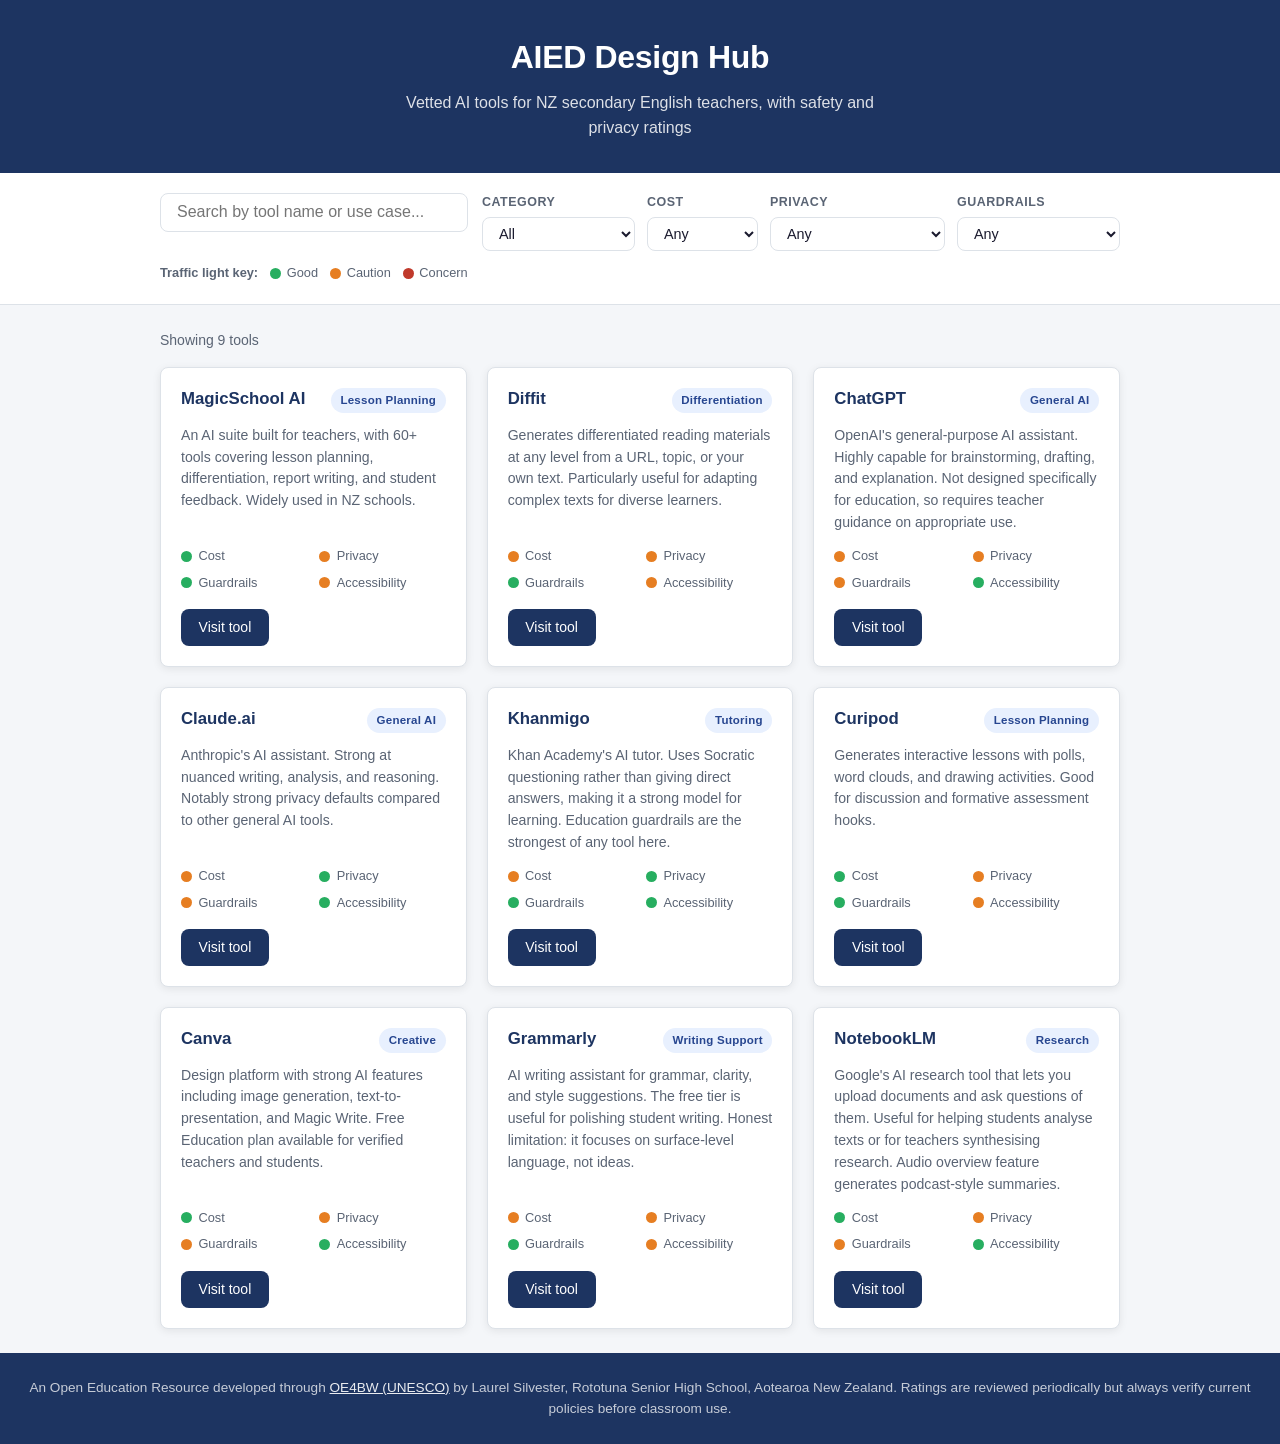
==== index.html @ 6f1c0e6c "Initial project setup: AI tool matchmaker Standalone HTML/CSS/JS web app with searchable, filterable" ====
<!DOCTYPE html>
<html lang="en">
<head>
  <meta charset="UTF-8" />
  <meta name="viewport" content="width=device-width, initial-scale=1.0" />
  <title>AIED Design Hub: AI Tool Matchmaker</title>
  <link rel="stylesheet" href="css/styles.css" />
</head>
<body>
  <header>
    <div class="header-inner">
      <h1>AIED Design Hub</h1>
      <p class="tagline">Vetted AI tools for NZ secondary English teachers, with safety and privacy ratings</p>
    </div>
  </header>

  <main>
    <section class="controls" aria-label="Search and filter tools">
      <div class="controls-inner">
        <div class="search-wrap">
          <label for="search" class="sr-only">Search tools</label>
          <input
            type="search"
            id="search"
            placeholder="Search by tool name or use case..."
            aria-label="Search AI tools"
            autocomplete="off"
          />
        </div>
        <div class="filters">
          <div class="filter-group">
            <label for="category-filter">Category</label>
            <select id="category-filter" aria-label="Filter by category">
              <option value="">All</option>
            </select>
          </div>
          <div class="filter-group">
            <label for="cost-filter">Cost</label>
            <select id="cost-filter" aria-label="Filter by cost rating">
              <option value="">Any</option>
              <option value="green">Free</option>
              <option value="amber">Freemium</option>
              <option value="red">Paid only</option>
            </select>
          </div>
          <div class="filter-group">
            <label for="privacy-filter">Privacy</label>
            <select id="privacy-filter" aria-label="Filter by privacy rating">
              <option value="">Any</option>
              <option value="green">Strong</option>
              <option value="amber">Some concerns</option>
              <option value="red">Significant concerns</option>
            </select>
          </div>
          <div class="filter-group">
            <label for="guardrails-filter">Guardrails</label>
            <select id="guardrails-filter" aria-label="Filter by education guardrails">
              <option value="">Any</option>
              <option value="green">Education-specific</option>
              <option value="amber">General filters</option>
              <option value="red">Minimal guardrails</option>
            </select>
          </div>
        </div>
      </div>
      <div class="legend" aria-label="Traffic light legend">
        <span class="legend-title">Traffic light key:</span>
        <span class="legend-item"><span class="dot dot-green" aria-hidden="true"></span> Good</span>
        <span class="legend-item"><span class="dot dot-amber" aria-hidden="true"></span> Caution</span>
        <span class="legend-item"><span class="dot dot-red" aria-hidden="true"></span> Concern</span>
      </div>
    </section>

    <section class="results-section" aria-label="Tool results">
      <p id="results-count" class="results-count" aria-live="polite" aria-atomic="true"></p>
      <div id="results-grid" class="results-grid" role="list"></div>
      <p id="no-results" class="no-results hidden" role="status">
        No tools match your search. Try different keywords or remove a filter.
      </p>
    </section>
  </main>

  <footer>
    <p>
      An Open Education Resource developed through
      <a href="https://www.oe4bw.org" target="_blank" rel="noopener noreferrer">OE4BW (UNESCO)</a>
      by Laurel Silvester, Rototuna Senior High School, Aotearoa New Zealand.
      Ratings are reviewed periodically but always verify current policies before classroom use.
    </p>
  </footer>

  <script src="js/app.js"></script>
</body>
</html>
---- css/styles.css ----
/* === Reset and base === */
*, *::before, *::after {
  box-sizing: border-box;
  margin: 0;
  padding: 0;
}

:root {
  --primary:       #1d3461;
  --primary-hover: #274690;
  --accent:        #1e88e5;
  --bg:            #f4f6f9;
  --card-bg:       #ffffff;
  --text:          #1a1a2e;
  --text-muted:    #5a6474;
  --border:        #dde2e8;
  --green:         #27ae60;
  --amber:         #e67e22;
  --red:           #c0392b;
  --radius:        8px;
  --shadow:        0 2px 8px rgba(0, 0, 0, 0.08);
}

body {
  font-family: -apple-system, BlinkMacSystemFont, "Segoe UI", Roboto, sans-serif;
  background: var(--bg);
  color: var(--text);
  line-height: 1.6;
  min-height: 100vh;
  display: flex;
  flex-direction: column;
}

/* === Header === */
header {
  background: var(--primary);
  color: white;
  padding: 2rem 1.25rem;
  text-align: center;
}

.header-inner {
  max-width: 960px;
  margin: 0 auto;
}

h1 {
  font-size: 2rem;
  font-weight: 700;
  letter-spacing: -0.01em;
  margin-bottom: 0.4rem;
}

.tagline {
  font-size: 1rem;
  opacity: 0.85;
  max-width: 56ch;
  margin: 0 auto;
}

/* === Controls === */
.controls {
  background: white;
  border-bottom: 1px solid var(--border);
  padding: 1.25rem;
  position: sticky;
  top: 0;
  z-index: 10;
}

.controls-inner {
  max-width: 960px;
  margin: 0 auto;
  display: flex;
  flex-direction: column;
  gap: 0.875rem;
}

.search-wrap input {
  width: 100%;
  padding: 0.6rem 1rem;
  border: 1.5px solid var(--border);
  border-radius: var(--radius);
  font-size: 1rem;
  color: var(--text);
  background: white;
  transition: border-color 0.15s;
}

.search-wrap input:focus {
  outline: none;
  border-color: var(--accent);
  box-shadow: 0 0 0 3px rgba(30, 136, 229, 0.15);
}

.filters {
  display: flex;
  flex-wrap: wrap;
  gap: 0.75rem;
  align-items: flex-end;
}

.filter-group {
  display: flex;
  flex-direction: column;
  gap: 0.25rem;
}

.filter-group label {
  font-size: 0.78rem;
  font-weight: 600;
  color: var(--text-muted);
  text-transform: uppercase;
  letter-spacing: 0.04em;
}

.filter-group select {
  padding: 0.45rem 0.75rem;
  border: 1.5px solid var(--border);
  border-radius: var(--radius);
  font-size: 0.9rem;
  color: var(--text);
  background: white;
  cursor: pointer;
  transition: border-color 0.15s;
}

.filter-group select:focus {
  outline: none;
  border-color: var(--accent);
  box-shadow: 0 0 0 3px rgba(30, 136, 229, 0.15);
}

/* === Legend === */
.legend {
  max-width: 960px;
  margin: 0.75rem auto 0;
  display: flex;
  align-items: center;
  flex-wrap: wrap;
  gap: 0.75rem;
  font-size: 0.8rem;
  color: var(--text-muted);
}

.legend-title {
  font-weight: 600;
}

.legend-item {
  display: flex;
  align-items: center;
  gap: 0.35rem;
}

/* === Results === */
.results-section {
  flex: 1;
  padding: 1.5rem 1.25rem;
  max-width: 1000px;
  margin: 0 auto;
  width: 100%;
}

.results-count {
  font-size: 0.875rem;
  color: var(--text-muted);
  margin-bottom: 1rem;
  min-height: 1.25rem;
}

.results-grid {
  display: grid;
  grid-template-columns: repeat(auto-fill, minmax(280px, 1fr));
  gap: 1.25rem;
}

/* === Tool card === */
.tool-card {
  background: var(--card-bg);
  border: 1px solid var(--border);
  border-radius: var(--radius);
  box-shadow: var(--shadow);
  padding: 1.25rem;
  display: flex;
  flex-direction: column;
  gap: 0.75rem;
  transition: box-shadow 0.15s, transform 0.15s;
}

.tool-card:hover {
  box-shadow: 0 6px 20px rgba(0, 0, 0, 0.12);
  transform: translateY(-1px);
}

.card-header {
  display: flex;
  justify-content: space-between;
  align-items: flex-start;
  gap: 0.5rem;
}

.tool-name {
  font-size: 1.05rem;
  font-weight: 700;
  color: var(--primary);
  line-height: 1.3;
}

.category-badge {
  font-size: 0.72rem;
  font-weight: 600;
  padding: 0.2rem 0.6rem;
  border-radius: 20px;
  background: #e8f0fe;
  color: var(--primary-hover);
  white-space: nowrap;
  flex-shrink: 0;
  letter-spacing: 0.02em;
}

.tool-description {
  font-size: 0.88rem;
  color: var(--text-muted);
  line-height: 1.55;
  flex: 1;
}

/* === Traffic lights === */
.traffic-lights {
  display: grid;
  grid-template-columns: 1fr 1fr;
  gap: 0.4rem 0.75rem;
}

.traffic-item {
  display: flex;
  align-items: center;
  gap: 0.4rem;
  font-size: 0.8rem;
  color: var(--text-muted);
  cursor: default;
}

.dot {
  width: 11px;
  height: 11px;
  border-radius: 50%;
  flex-shrink: 0;
}

.dot-green { background: var(--green); }
.dot-amber { background: var(--amber); }
.dot-red   { background: var(--red); }

/* === Card footer === */
.card-footer {
  margin-top: auto;
  padding-top: 0.25rem;
}

.visit-link {
  display: inline-block;
  padding: 0.45rem 1.1rem;
  background: var(--primary);
  color: white;
  border-radius: var(--radius);
  text-decoration: none;
  font-size: 0.875rem;
  font-weight: 500;
  transition: background 0.15s;
}

.visit-link:hover,
.visit-link:focus {
  background: var(--primary-hover);
  outline: none;
  box-shadow: 0 0 0 3px rgba(29, 52, 97, 0.3);
}

/* === Utility === */
.sr-only {
  position: absolute;
  width: 1px;
  height: 1px;
  overflow: hidden;
  clip: rect(0, 0, 0, 0);
  white-space: nowrap;
}

.hidden { display: none; }

.no-results {
  text-align: center;
  color: var(--text-muted);
  padding: 3rem 1rem;
  font-size: 0.95rem;
}

/* === Footer === */
footer {
  background: var(--primary);
  color: rgba(255, 255, 255, 0.75);
  text-align: center;
  padding: 1.5rem 1.25rem;
  font-size: 0.85rem;
  line-height: 1.6;
}

footer a {
  color: rgba(255, 255, 255, 0.9);
}

footer a:hover {
  color: white;
}

/* === Responsive === */
@media (min-width: 560px) {
  .controls-inner {
    flex-direction: row;
    align-items: flex-start;
  }

  .search-wrap {
    flex: 1;
  }
}

@media (max-width: 400px) {
  h1 { font-size: 1.6rem; }
  .results-grid { grid-template-columns: 1fr; }
}
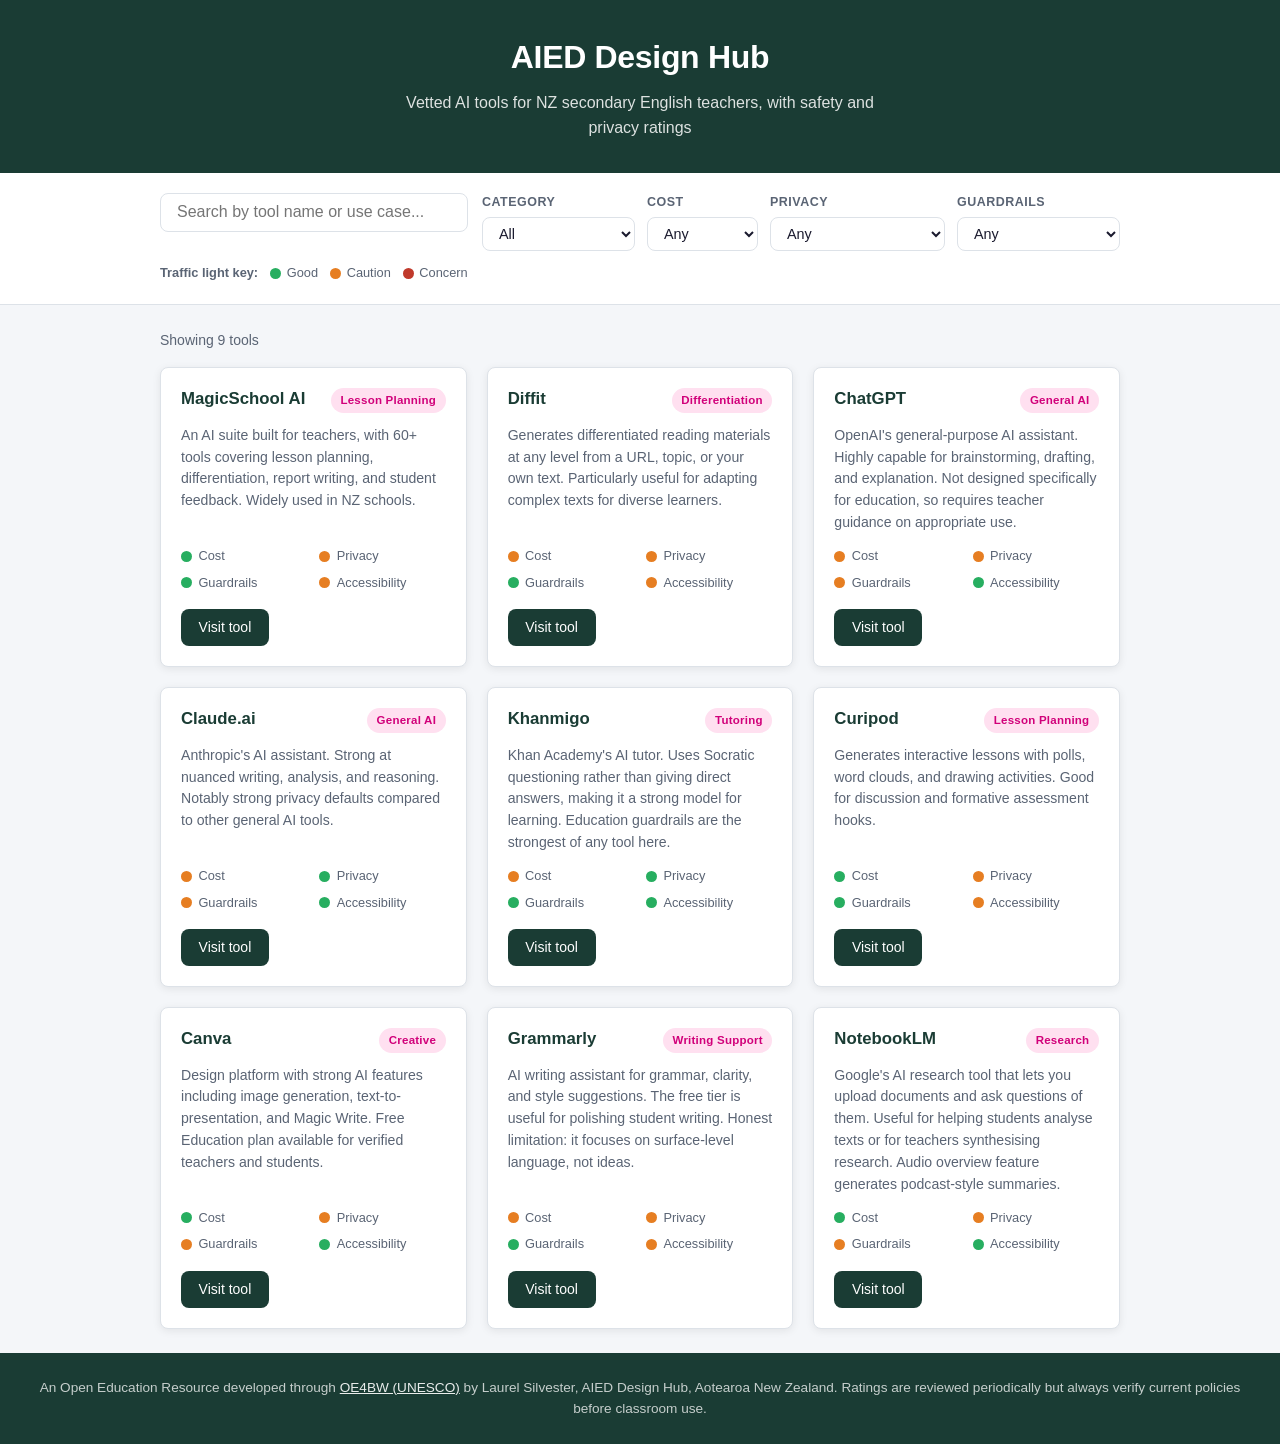
==== commit 4eadd07b: "Remove school name from footer" ====
--- a/index.html
+++ b/index.html
@@ -84,7 +84,7 @@
     <p>
       An Open Education Resource developed through
       <a href="https://www.oe4bw.org" target="_blank" rel="noopener noreferrer">OE4BW (UNESCO)</a>
-      by Laurel Silvester, Rototuna Senior High School, Aotearoa New Zealand.
+      by Laurel Silvester, AIED Design Hub, Aotearoa New Zealand.
       Ratings are reviewed periodically but always verify current policies before classroom use.
     </p>
   </footer>
--- a/css/styles.css
+++ b/css/styles.css
@@ -6,9 +6,10 @@
 }
 
 :root {
-  --primary:       #1d3461;
-  --primary-hover: #274690;
-  --accent:        #1e88e5;
+  --primary:       #1a3c34;
+  --primary-hover: #234f45;
+  --accent:        #ff0090;
+  --accent-hover:  #d1007a;
   --bg:            #f4f6f9;
   --card-bg:       #ffffff;
   --text:          #1a1a2e;
@@ -90,7 +91,7 @@
 .search-wrap input:focus {
   outline: none;
   border-color: var(--accent);
-  box-shadow: 0 0 0 3px rgba(30, 136, 229, 0.15);
+  box-shadow: 0 0 0 3px rgba(255, 0, 144, 0.18);
 }
 
 .filters {
@@ -128,7 +129,7 @@
 .filter-group select:focus {
   outline: none;
   border-color: var(--accent);
-  box-shadow: 0 0 0 3px rgba(30, 136, 229, 0.15);
+  box-shadow: 0 0 0 3px rgba(255, 0, 144, 0.18);
 }
 
 /* === Legend === */
@@ -212,8 +213,8 @@
   font-weight: 600;
   padding: 0.2rem 0.6rem;
   border-radius: 20px;
-  background: #e8f0fe;
-  color: var(--primary-hover);
+  background: #ffe0f0;
+  color: var(--accent-hover);
   white-space: nowrap;
   flex-shrink: 0;
   letter-spacing: 0.02em;
@@ -275,7 +276,7 @@
 .visit-link:focus {
   background: var(--primary-hover);
   outline: none;
-  box-shadow: 0 0 0 3px rgba(29, 52, 97, 0.3);
+  box-shadow: 0 0 0 3px rgba(255, 0, 144, 0.35);
 }
 
 /* === Utility === */
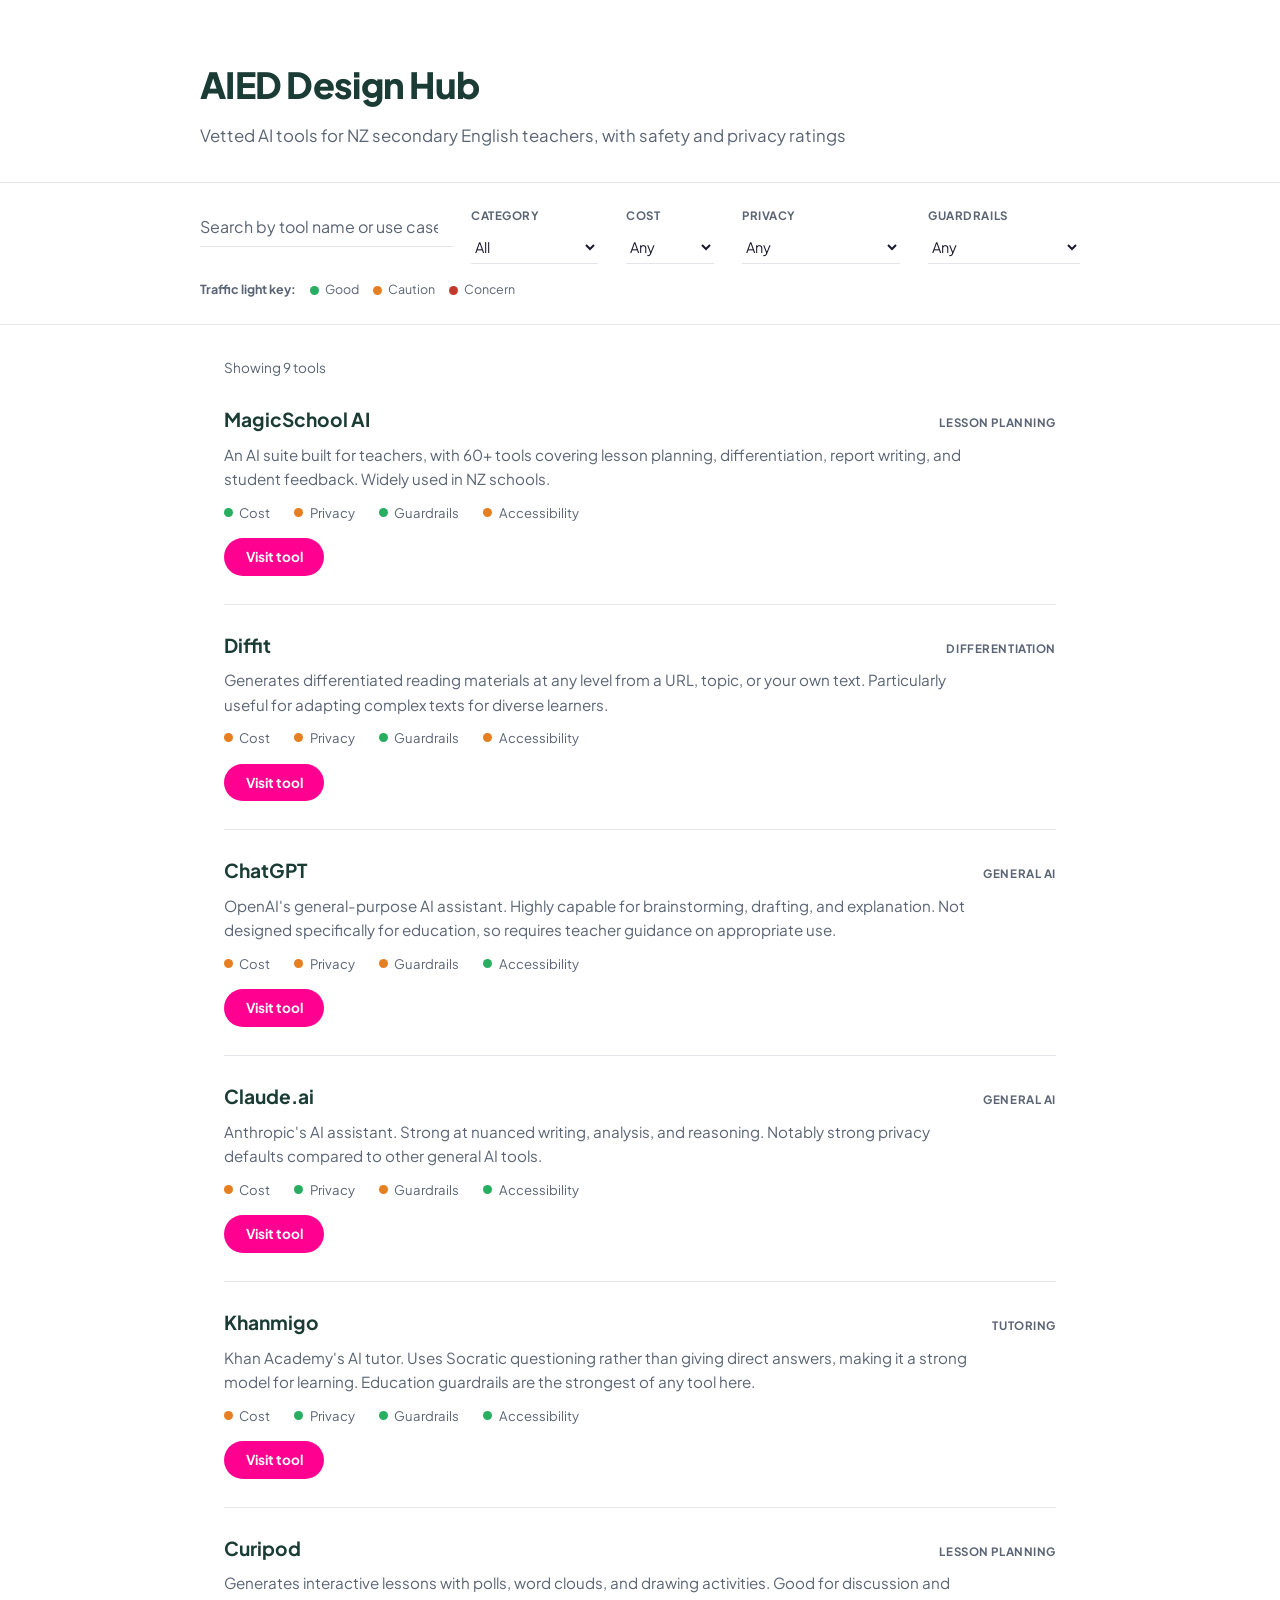
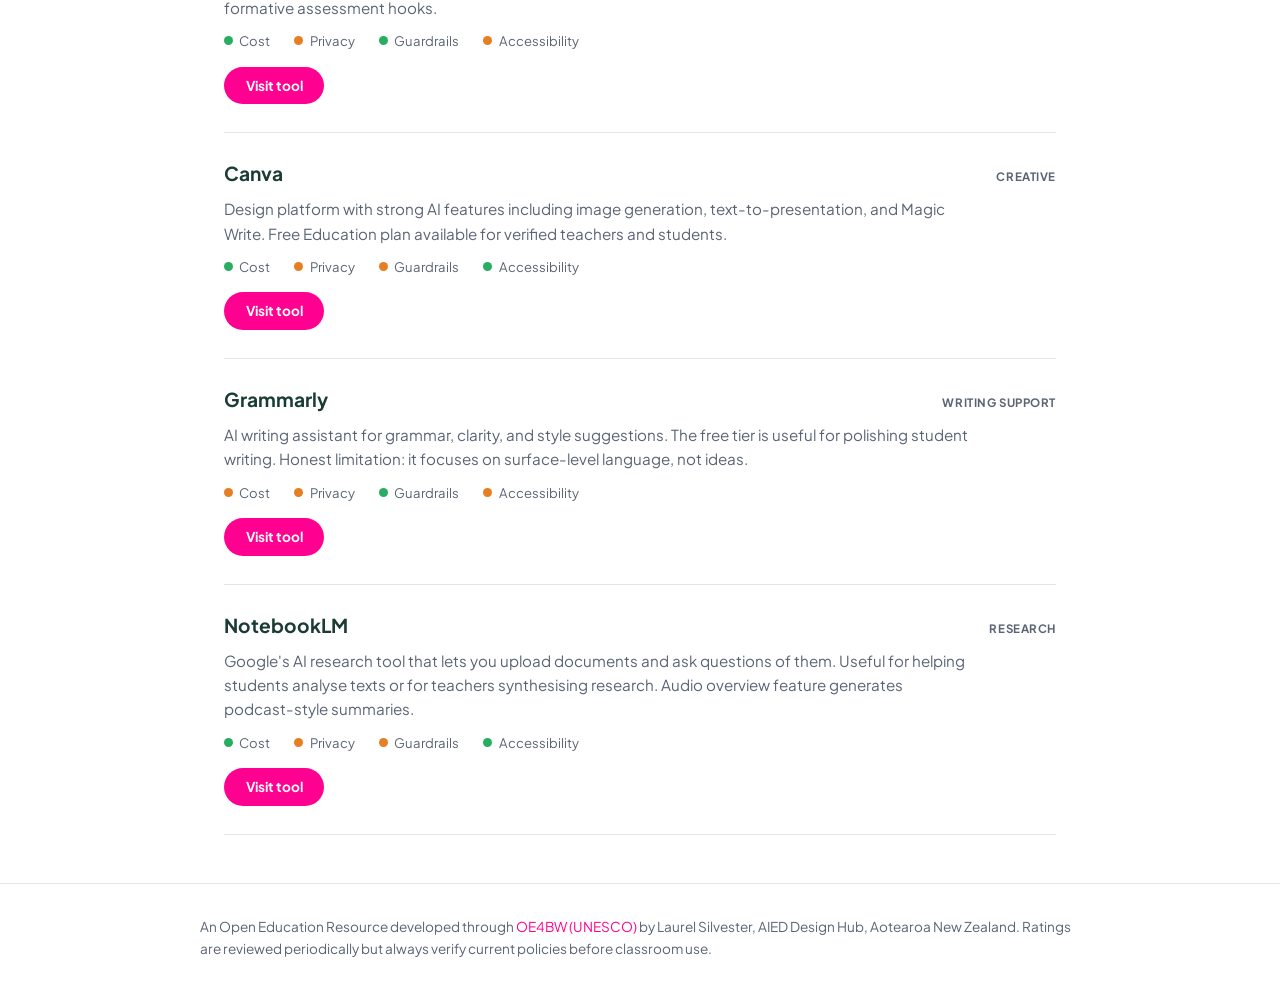
==== commit 75b47774: "Redesign site with minimal, less AI-generated look across all pages" ====
--- a/index.html
+++ b/index.html
@@ -4,6 +4,9 @@
   <meta charset="UTF-8" />
   <meta name="viewport" content="width=device-width, initial-scale=1.0" />
   <title>AIED Design Hub: AI Tool Matchmaker</title>
+  <link rel="preconnect" href="https://fonts.googleapis.com" />
+  <link rel="preconnect" href="https://fonts.gstatic.com" crossorigin />
+  <link href="https://fonts.googleapis.com/css2?family=Plus+Jakarta+Sans:wght@400;500;600;700;800&display=swap" rel="stylesheet" />
   <link rel="stylesheet" href="css/styles.css" />
 </head>
 <body>
--- a/css/styles.css
+++ b/css/styles.css
@@ -10,20 +10,18 @@
   --primary-hover: #234f45;
   --accent:        #ff0090;
   --accent-hover:  #d1007a;
-  --bg:            #f4f6f9;
-  --card-bg:       #ffffff;
+  --bg:            #ffffff;
   --text:          #1a1a2e;
   --text-muted:    #5a6474;
-  --border:        #dde2e8;
+  --divider:       #e3e6ea;
   --green:         #27ae60;
   --amber:         #e67e22;
   --red:           #c0392b;
-  --radius:        8px;
-  --shadow:        0 2px 8px rgba(0, 0, 0, 0.08);
+  --font: "Plus Jakarta Sans", -apple-system, BlinkMacSystemFont, "Segoe UI", Roboto, sans-serif;
 }
 
 body {
-  font-family: -apple-system, BlinkMacSystemFont, "Segoe UI", Roboto, sans-serif;
+  font-family: var(--font);
   background: var(--bg);
   color: var(--text);
   line-height: 1.6;
@@ -32,120 +30,136 @@
   flex-direction: column;
 }
 
+a {
+  color: var(--accent);
+  text-decoration: none;
+}
+
+a:hover,
+a:focus {
+  color: var(--accent-hover);
+  text-decoration: underline;
+}
+
 /* === Header === */
 header {
-  background: var(--primary);
-  color: white;
-  padding: 2rem 1.25rem;
-  text-align: center;
+  background: var(--bg);
+  padding: 3.5rem 1.5rem 2rem;
+  border-bottom: 1px solid var(--divider);
 }
 
 .header-inner {
-  max-width: 960px;
+  max-width: 880px;
   margin: 0 auto;
 }
 
 h1 {
-  font-size: 2rem;
-  font-weight: 700;
-  letter-spacing: -0.01em;
-  margin-bottom: 0.4rem;
+  font-size: 2.25rem;
+  font-weight: 800;
+  letter-spacing: -0.02em;
+  color: var(--primary);
+  margin-bottom: 0.6rem;
 }
 
 .tagline {
-  font-size: 1rem;
-  opacity: 0.85;
-  max-width: 56ch;
-  margin: 0 auto;
+  font-size: 1.05rem;
+  color: var(--text-muted);
+  max-width: 62ch;
 }
 
 /* === Controls === */
 .controls {
-  background: white;
-  border-bottom: 1px solid var(--border);
-  padding: 1.25rem;
+  background: var(--bg);
+  border-bottom: 1px solid var(--divider);
+  padding: 1.5rem 1.5rem;
   position: sticky;
   top: 0;
   z-index: 10;
 }
 
 .controls-inner {
-  max-width: 960px;
+  max-width: 880px;
   margin: 0 auto;
   display: flex;
   flex-direction: column;
-  gap: 0.875rem;
+  gap: 1.1rem;
 }
 
 .search-wrap input {
   width: 100%;
-  padding: 0.6rem 1rem;
-  border: 1.5px solid var(--border);
-  border-radius: var(--radius);
+  padding: 0.55rem 0;
+  border: none;
+  border-bottom: 1.5px solid var(--divider);
+  border-radius: 0;
   font-size: 1rem;
+  font-family: inherit;
   color: var(--text);
-  background: white;
+  background: transparent;
   transition: border-color 0.15s;
+}
+
+.search-wrap input::placeholder {
+  color: var(--text-muted);
 }
 
 .search-wrap input:focus {
   outline: none;
-  border-color: var(--accent);
-  box-shadow: 0 0 0 3px rgba(255, 0, 144, 0.18);
+  border-bottom-color: var(--accent);
 }
 
 .filters {
   display: flex;
   flex-wrap: wrap;
-  gap: 0.75rem;
+  gap: 1.75rem;
   align-items: flex-end;
 }
 
 .filter-group {
   display: flex;
   flex-direction: column;
-  gap: 0.25rem;
+  gap: 0.3rem;
 }
 
 .filter-group label {
-  font-size: 0.78rem;
-  font-weight: 600;
+  font-size: 0.72rem;
+  font-weight: 700;
   color: var(--text-muted);
   text-transform: uppercase;
-  letter-spacing: 0.04em;
+  letter-spacing: 0.05em;
 }
 
 .filter-group select {
-  padding: 0.45rem 0.75rem;
-  border: 1.5px solid var(--border);
-  border-radius: var(--radius);
+  padding: 0.4rem 0;
+  border: none;
+  border-bottom: 1.5px solid var(--divider);
+  border-radius: 0;
   font-size: 0.9rem;
+  font-family: inherit;
   color: var(--text);
-  background: white;
+  background: transparent;
   cursor: pointer;
   transition: border-color 0.15s;
 }
 
 .filter-group select:focus {
   outline: none;
-  border-color: var(--accent);
-  box-shadow: 0 0 0 3px rgba(255, 0, 144, 0.18);
+  border-bottom-color: var(--accent);
 }
 
 /* === Legend === */
 .legend {
-  max-width: 960px;
-  margin: 0.75rem auto 0;
+  max-width: 880px;
+  margin: 1rem auto 0;
   display: flex;
   align-items: center;
   flex-wrap: wrap;
-  gap: 0.75rem;
-  font-size: 0.8rem;
+  gap: 0.9rem;
+  font-size: 0.78rem;
   color: var(--text-muted);
 }
 
 .legend-title {
-  font-weight: 600;
+  font-weight: 700;
 }
 
 .legend-item {
@@ -157,52 +171,47 @@
 /* === Results === */
 .results-section {
   flex: 1;
-  padding: 1.5rem 1.25rem;
-  max-width: 1000px;
+  padding: 2rem 1.5rem 3rem;
+  max-width: 880px;
   margin: 0 auto;
   width: 100%;
 }
 
 .results-count {
-  font-size: 0.875rem;
-  color: var(--text-muted);
-  margin-bottom: 1rem;
+  font-size: 0.85rem;
+  color: var(--text-muted);
+  margin-bottom: 0.5rem;
   min-height: 1.25rem;
 }
 
 .results-grid {
-  display: grid;
-  grid-template-columns: repeat(auto-fill, minmax(280px, 1fr));
-  gap: 1.25rem;
-}
-
-/* === Tool card === */
+  display: flex;
+  flex-direction: column;
+}
+
+/* === Tool row === */
 .tool-card {
-  background: var(--card-bg);
-  border: 1px solid var(--border);
-  border-radius: var(--radius);
-  box-shadow: var(--shadow);
-  padding: 1.25rem;
-  display: flex;
-  flex-direction: column;
+  display: flex;
+  flex-direction: column;
+  gap: 0.65rem;
+  padding: 1.75rem 0;
+  border-bottom: 1px solid var(--divider);
+}
+
+.results-grid > .tool-card:first-child {
+  padding-top: 1.25rem;
+}
+
+.card-header {
+  display: flex;
+  justify-content: space-between;
+  align-items: baseline;
   gap: 0.75rem;
-  transition: box-shadow 0.15s, transform 0.15s;
-}
-
-.tool-card:hover {
-  box-shadow: 0 6px 20px rgba(0, 0, 0, 0.12);
-  transform: translateY(-1px);
-}
-
-.card-header {
-  display: flex;
-  justify-content: space-between;
-  align-items: flex-start;
-  gap: 0.5rem;
+  flex-wrap: wrap;
 }
 
 .tool-name {
-  font-size: 1.05rem;
+  font-size: 1.2rem;
   font-weight: 700;
   color: var(--primary);
   line-height: 1.3;
@@ -210,42 +219,40 @@
 
 .category-badge {
   font-size: 0.72rem;
-  font-weight: 600;
-  padding: 0.2rem 0.6rem;
-  border-radius: 20px;
-  background: #ffe0f0;
-  color: var(--accent-hover);
+  font-weight: 700;
+  text-transform: uppercase;
+  letter-spacing: 0.05em;
+  color: var(--text-muted);
   white-space: nowrap;
   flex-shrink: 0;
-  letter-spacing: 0.02em;
 }
 
 .tool-description {
-  font-size: 0.88rem;
-  color: var(--text-muted);
-  line-height: 1.55;
-  flex: 1;
+  font-size: 0.95rem;
+  color: var(--text-muted);
+  line-height: 1.6;
+  max-width: 68ch;
 }
 
 /* === Traffic lights === */
 .traffic-lights {
-  display: grid;
-  grid-template-columns: 1fr 1fr;
-  gap: 0.4rem 0.75rem;
+  display: flex;
+  flex-wrap: wrap;
+  gap: 0.5rem 1.5rem;
 }
 
 .traffic-item {
   display: flex;
   align-items: center;
   gap: 0.4rem;
-  font-size: 0.8rem;
+  font-size: 0.82rem;
   color: var(--text-muted);
   cursor: default;
 }
 
 .dot {
-  width: 11px;
-  height: 11px;
+  width: 9px;
+  height: 9px;
   border-radius: 50%;
   flex-shrink: 0;
 }
@@ -256,27 +263,27 @@
 
 /* === Card footer === */
 .card-footer {
-  margin-top: auto;
-  padding-top: 0.25rem;
+  margin-top: 0.3rem;
 }
 
 .visit-link {
   display: inline-block;
-  padding: 0.45rem 1.1rem;
-  background: var(--primary);
+  padding: 0.5rem 1.35rem;
+  background: var(--accent);
   color: white;
-  border-radius: var(--radius);
+  border-radius: 999px;
   text-decoration: none;
-  font-size: 0.875rem;
-  font-weight: 500;
+  font-size: 0.85rem;
+  font-weight: 700;
   transition: background 0.15s;
 }
 
 .visit-link:hover,
 .visit-link:focus {
-  background: var(--primary-hover);
+  background: var(--accent-hover);
+  color: white;
   outline: none;
-  box-shadow: 0 0 0 3px rgba(255, 0, 144, 0.35);
+  text-decoration: none;
 }
 
 /* === Utility === */
@@ -292,28 +299,24 @@
 .hidden { display: none; }
 
 .no-results {
-  text-align: center;
-  color: var(--text-muted);
-  padding: 3rem 1rem;
+  color: var(--text-muted);
+  padding: 3rem 0;
   font-size: 0.95rem;
 }
 
 /* === Footer === */
 footer {
-  background: var(--primary);
-  color: rgba(255, 255, 255, 0.75);
-  text-align: center;
-  padding: 1.5rem 1.25rem;
+  background: var(--bg);
+  color: var(--text-muted);
+  padding: 2rem 1.5rem;
   font-size: 0.85rem;
   line-height: 1.6;
-}
-
-footer a {
-  color: rgba(255, 255, 255, 0.9);
-}
-
-footer a:hover {
-  color: white;
+  border-top: 1px solid var(--divider);
+}
+
+footer p {
+  max-width: 880px;
+  margin: 0 auto;
 }
 
 /* === Responsive === */
@@ -329,6 +332,5 @@
 }
 
 @media (max-width: 400px) {
-  h1 { font-size: 1.6rem; }
-  .results-grid { grid-template-columns: 1fr; }
-}
+  h1 { font-size: 1.7rem; }
+}
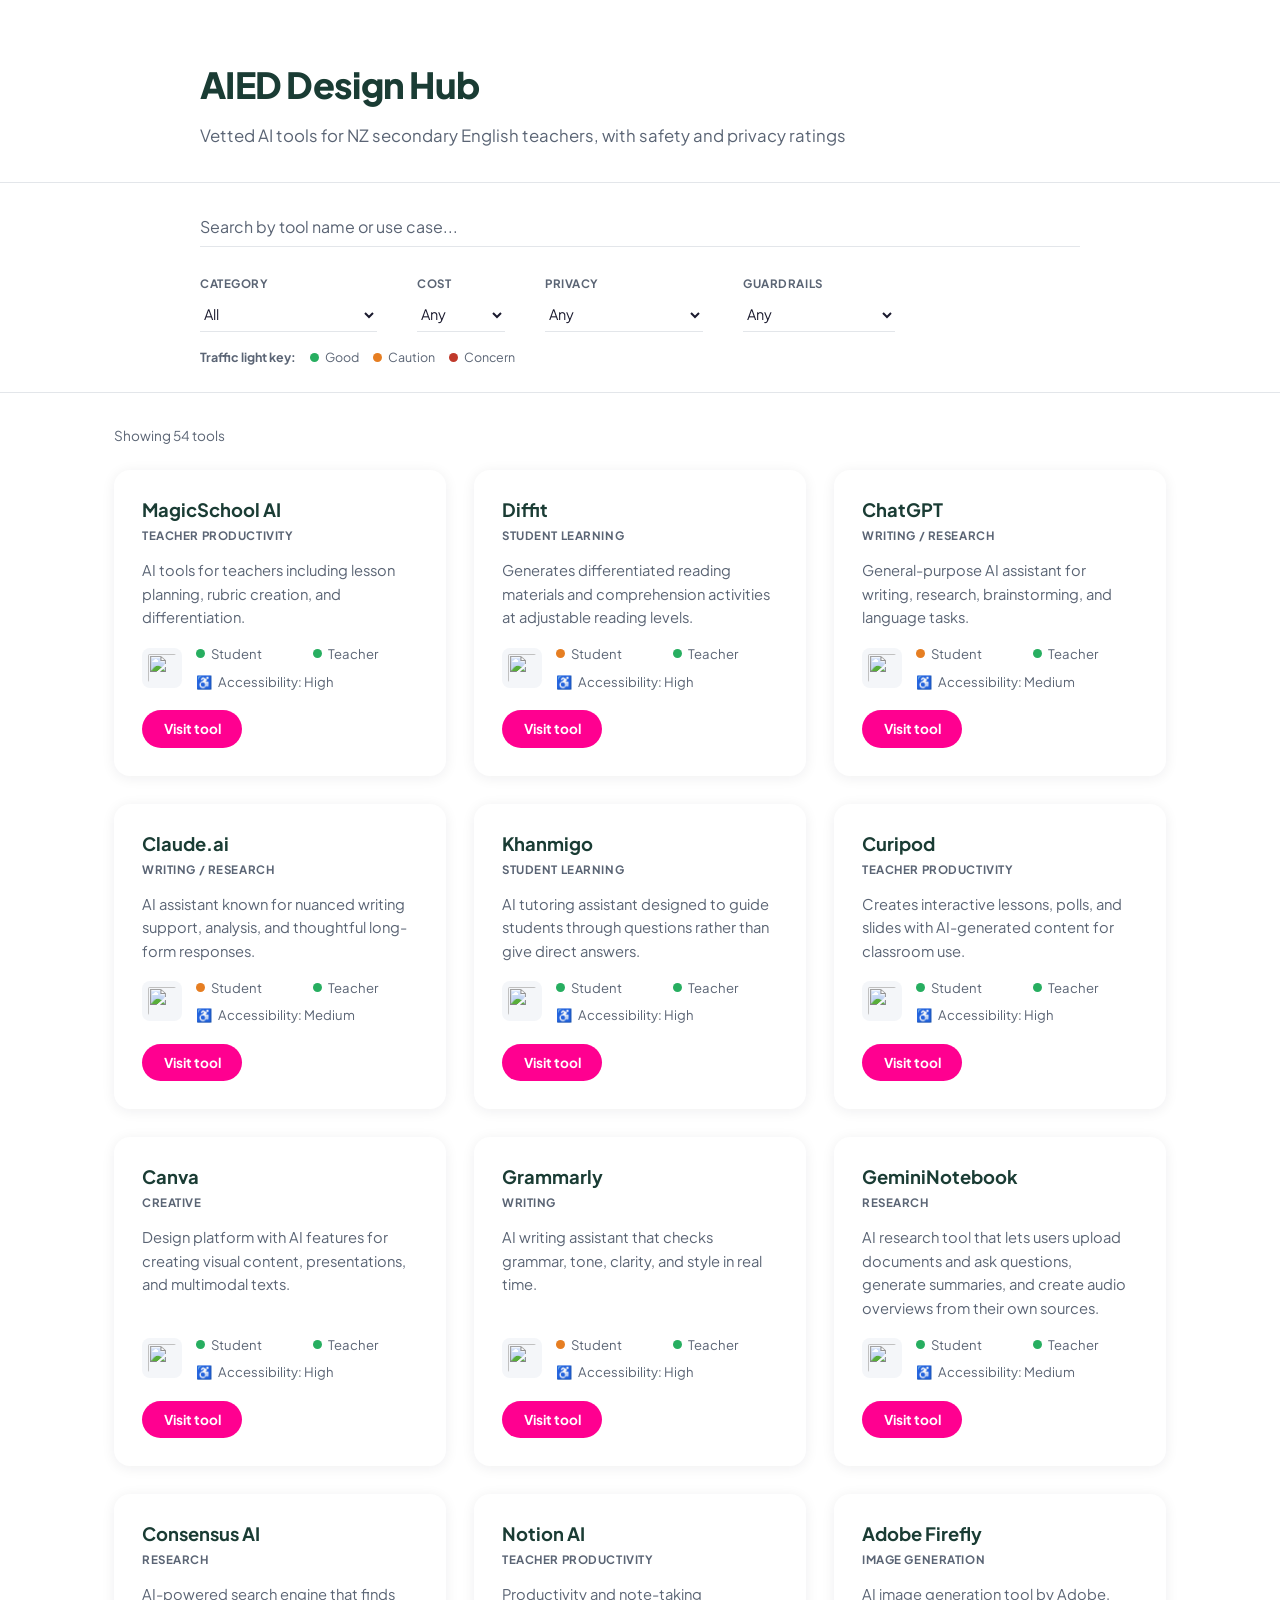
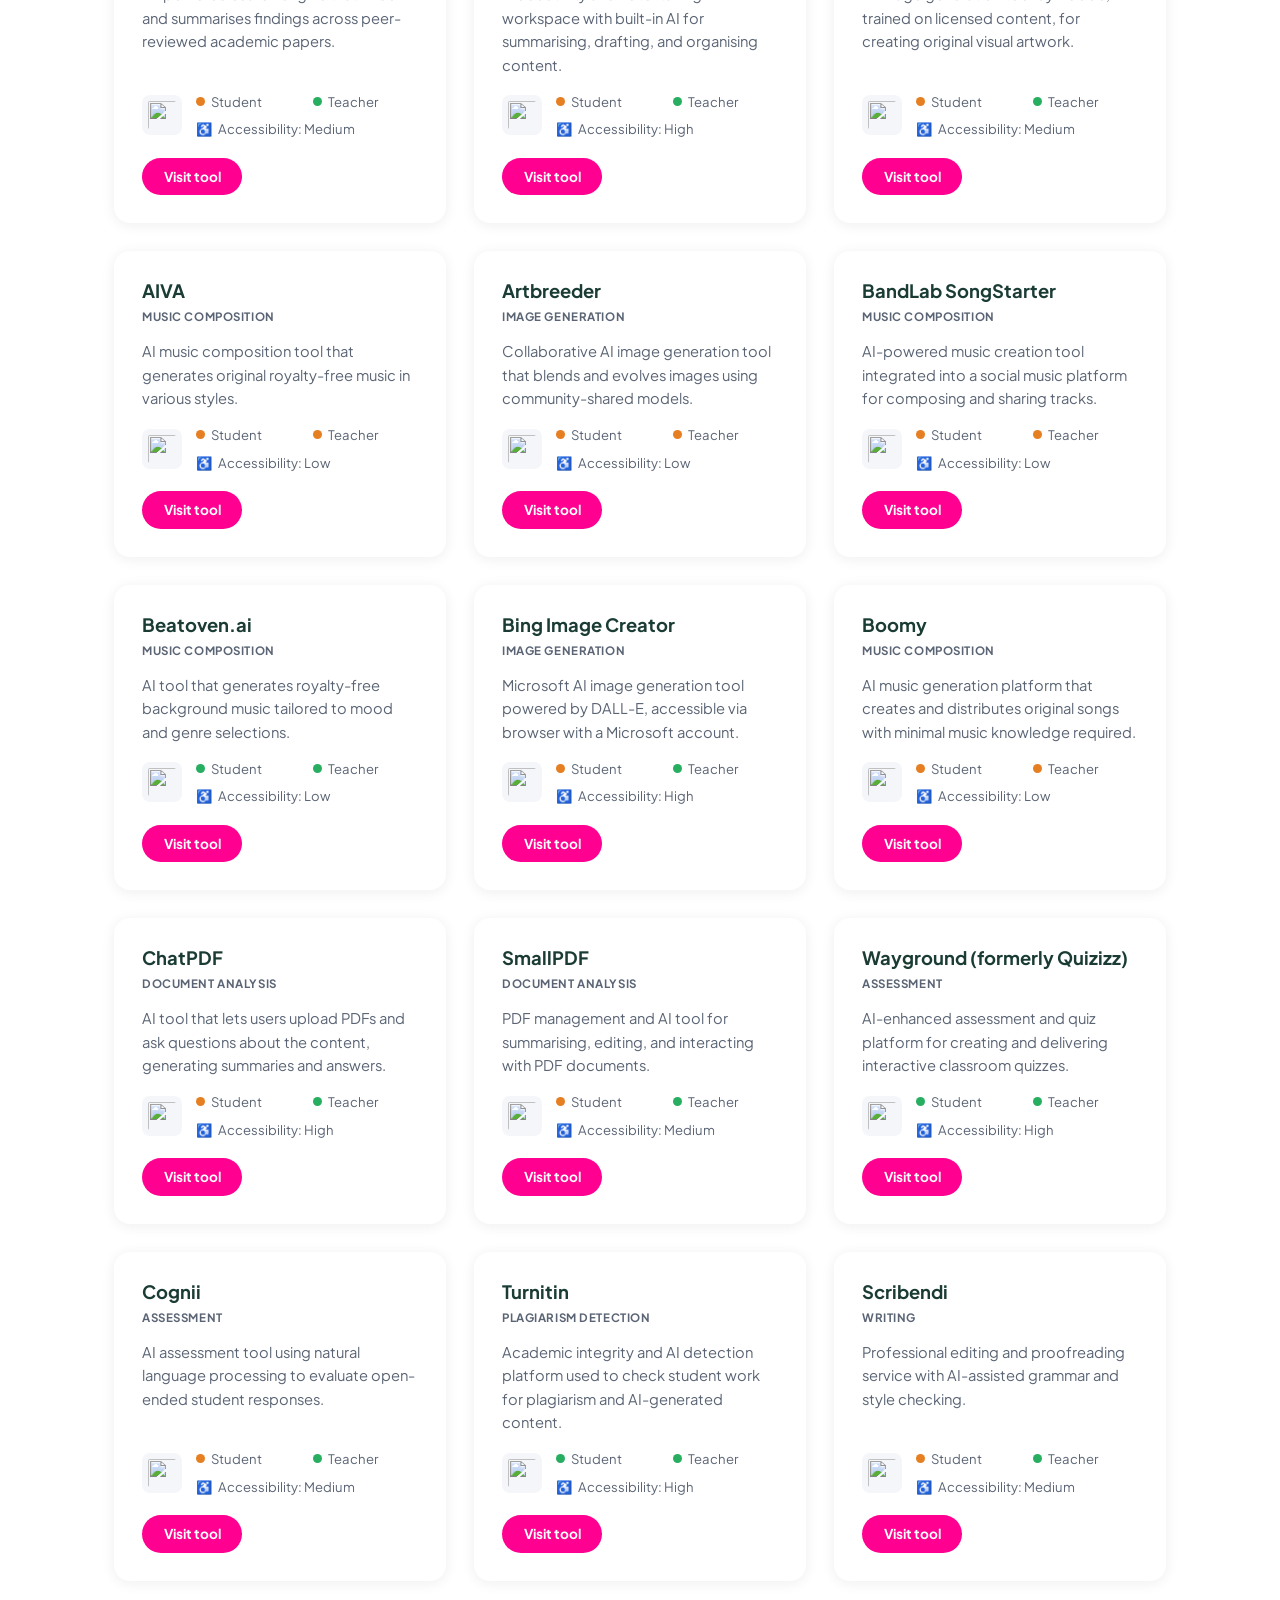
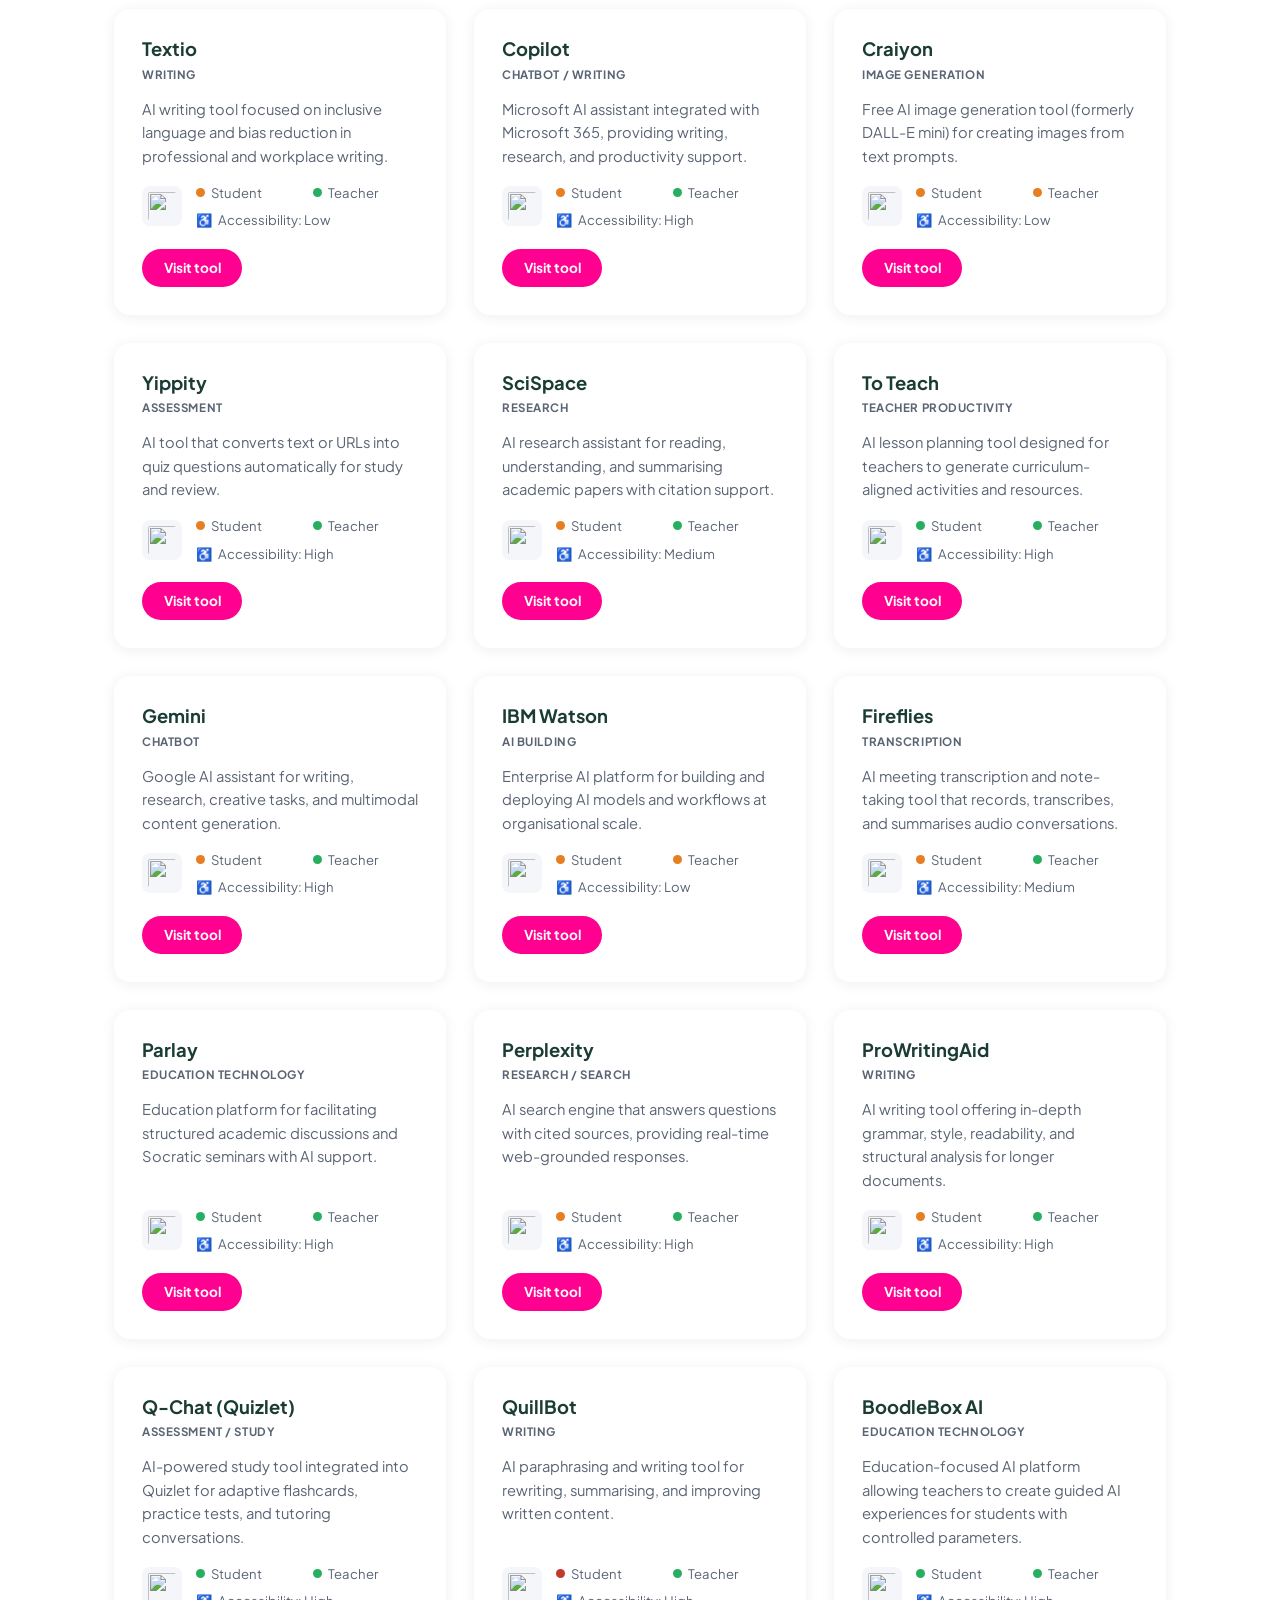
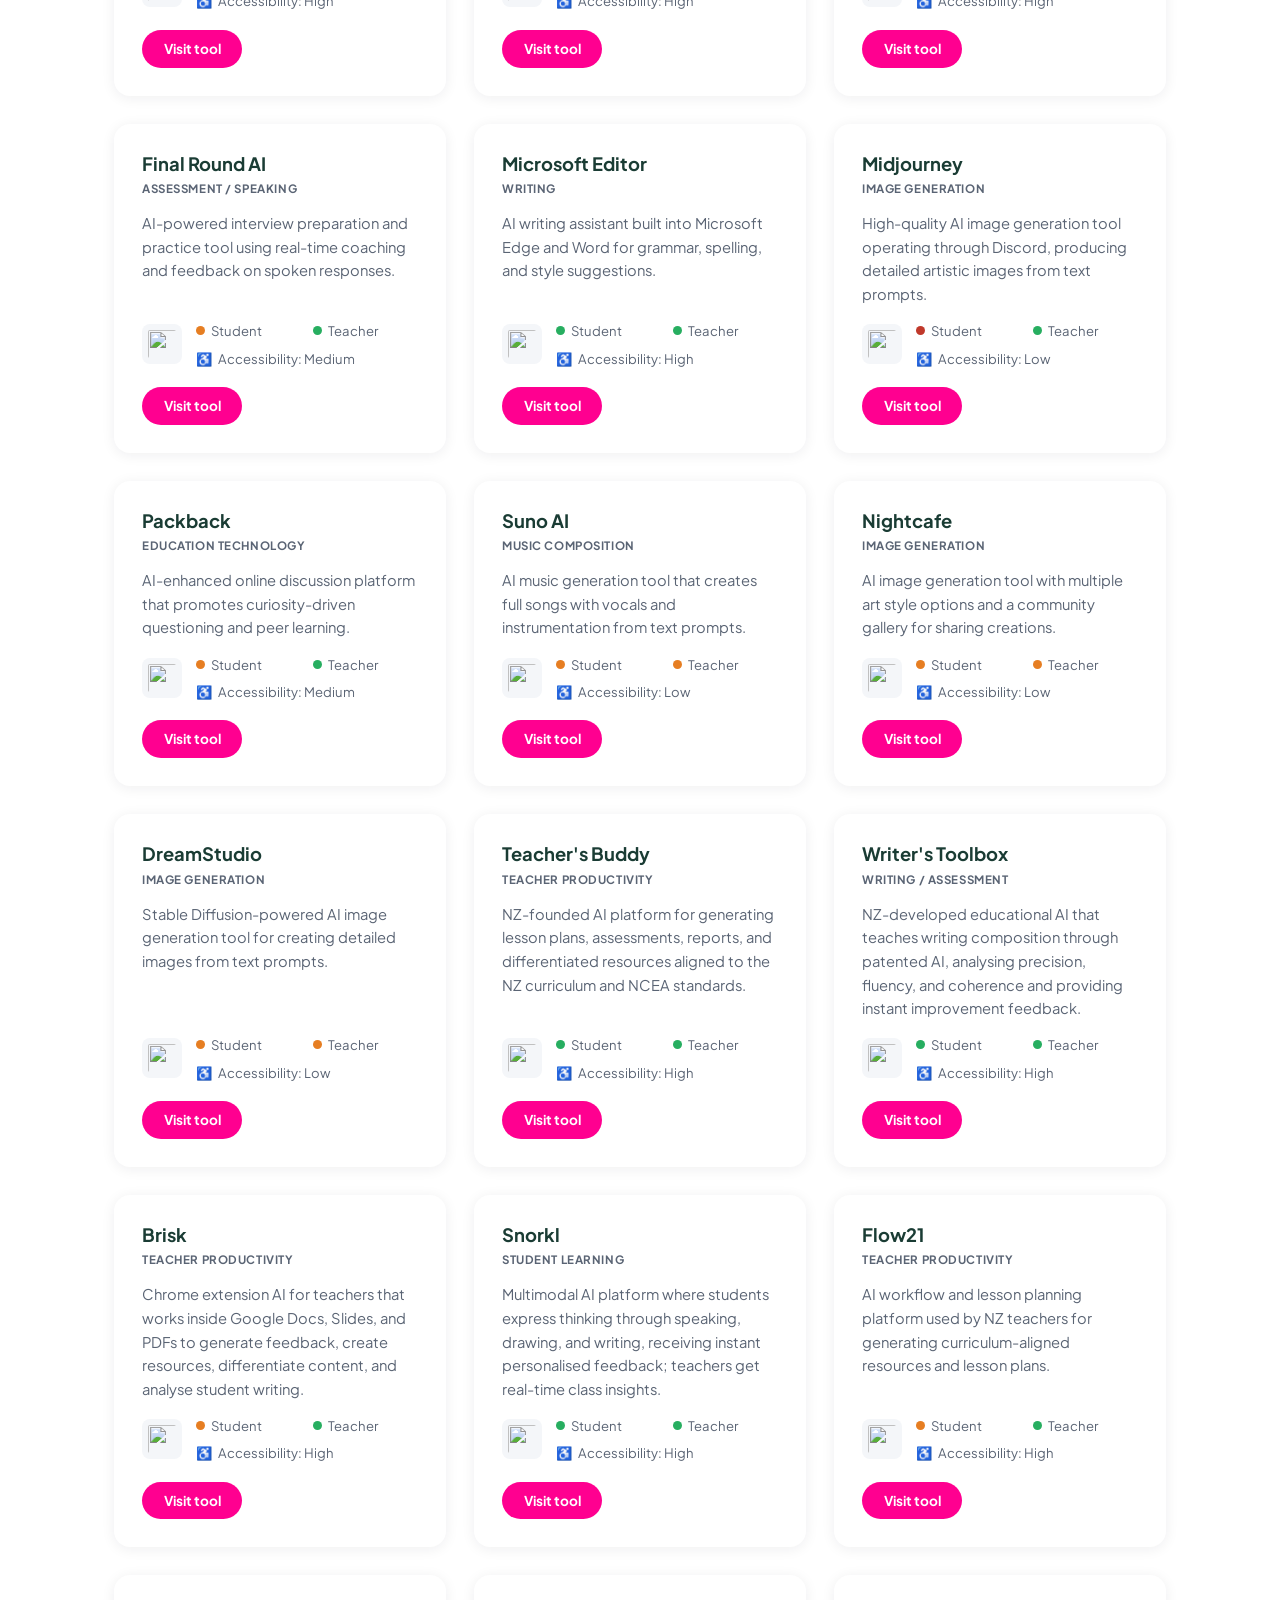
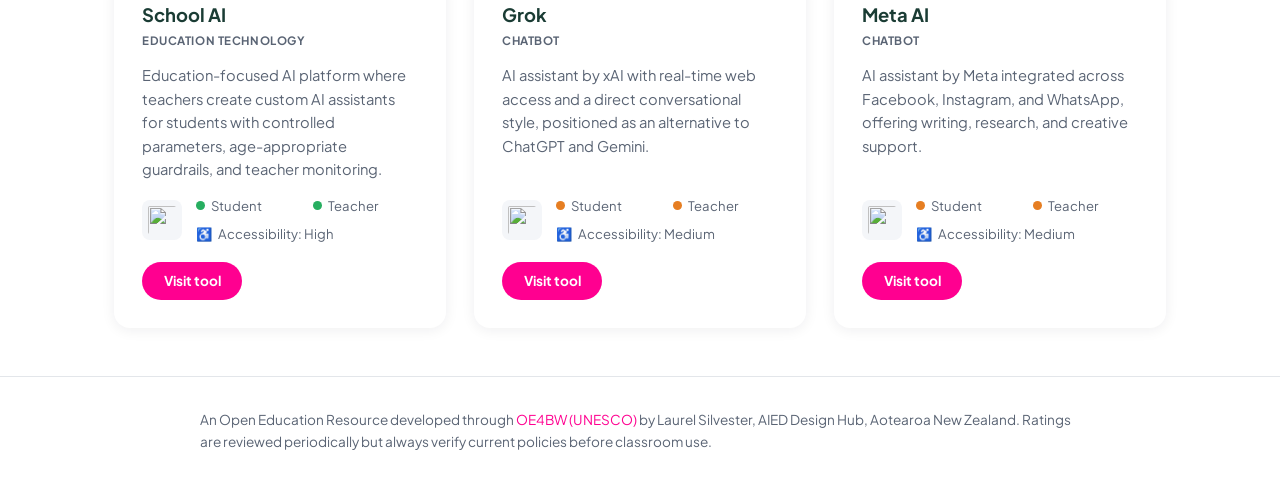
==== commit 93d4d6e2: "Add teacher traffic light, accessibility rating and logo to tool cards Co-Authored-By: Claude Sonnet" ====
--- a/index.html
+++ b/index.html
@@ -41,27 +41,27 @@
             <label for="cost-filter">Cost</label>
             <select id="cost-filter" aria-label="Filter by cost rating">
               <option value="">Any</option>
-              <option value="green">Free</option>
-              <option value="amber">Freemium</option>
-              <option value="red">Paid only</option>
+              <option value="Free">Free</option>
+              <option value="Freemium">Freemium</option>
+              <option value="Paid">Paid only</option>
             </select>
           </div>
           <div class="filter-group">
             <label for="privacy-filter">Privacy</label>
             <select id="privacy-filter" aria-label="Filter by privacy rating">
               <option value="">Any</option>
-              <option value="green">Strong</option>
-              <option value="amber">Some concerns</option>
-              <option value="red">Significant concerns</option>
+              <option value="High">Strong</option>
+              <option value="Medium">Some concerns</option>
+              <option value="Low">Significant concerns</option>
             </select>
           </div>
           <div class="filter-group">
             <label for="guardrails-filter">Guardrails</label>
             <select id="guardrails-filter" aria-label="Filter by education guardrails">
               <option value="">Any</option>
-              <option value="green">Education-specific</option>
-              <option value="amber">General filters</option>
-              <option value="red">Minimal guardrails</option>
+              <option value="Yes - education platform">Education-specific</option>
+              <option value="Partial">Some guardrails</option>
+              <option value="No">Minimal guardrails</option>
             </select>
           </div>
         </div>
--- a/css/styles.css
+++ b/css/styles.css
@@ -82,7 +82,8 @@
   margin: 0 auto;
   display: flex;
   flex-direction: column;
-  gap: 1.1rem;
+  align-items: stretch;
+  gap: 1.75rem;
 }
 
 .search-wrap input {
@@ -110,7 +111,7 @@
 .filters {
   display: flex;
   flex-wrap: wrap;
-  gap: 1.75rem;
+  gap: 2.5rem;
   align-items: flex-end;
 }
 
@@ -172,7 +173,7 @@
 .results-section {
   flex: 1;
   padding: 2rem 1.5rem 3rem;
-  max-width: 880px;
+  max-width: 1100px;
   margin: 0 auto;
   width: 100%;
 }
@@ -180,38 +181,59 @@
 .results-count {
   font-size: 0.85rem;
   color: var(--text-muted);
-  margin-bottom: 0.5rem;
+  margin-bottom: 1.5rem;
   min-height: 1.25rem;
 }
 
 .results-grid {
-  display: flex;
-  flex-direction: column;
-}
-
-/* === Tool row === */
+  display: grid;
+  grid-template-columns: repeat(3, 1fr);
+  gap: 1.75rem;
+}
+
+@media (max-width: 860px) {
+  .results-grid { grid-template-columns: repeat(2, 1fr); }
+}
+
+@media (max-width: 560px) {
+  .results-grid { grid-template-columns: 1fr; }
+}
+
+/* === Tool card === */
 .tool-card {
   display: flex;
   flex-direction: column;
-  gap: 0.65rem;
-  padding: 1.75rem 0;
-  border-bottom: 1px solid var(--divider);
-}
-
-.results-grid > .tool-card:first-child {
-  padding-top: 1.25rem;
+  gap: 0.85rem;
+  background: white;
+  border-radius: 16px;
+  box-shadow: 0 2px 14px rgba(26, 26, 46, 0.07);
+  padding: 1.75rem;
+  transition: box-shadow 0.2s, transform 0.2s;
+}
+
+.tool-card:hover {
+  box-shadow: 0 8px 24px rgba(26, 26, 46, 0.11);
+  transform: translateY(-2px);
+}
+
+.tool-logo {
+  width: 40px;
+  height: 40px;
+  flex-shrink: 0;
+  border-radius: 8px;
+  background: #f4f6f9;
+  object-fit: contain;
+  padding: 6px;
 }
 
 .card-header {
   display: flex;
-  justify-content: space-between;
-  align-items: baseline;
-  gap: 0.75rem;
-  flex-wrap: wrap;
+  flex-direction: column;
+  gap: 0.3rem;
 }
 
 .tool-name {
-  font-size: 1.2rem;
+  font-size: 1.15rem;
   font-weight: 700;
   color: var(--primary);
   line-height: 1.3;
@@ -224,21 +246,34 @@
   letter-spacing: 0.05em;
   color: var(--text-muted);
   white-space: nowrap;
-  flex-shrink: 0;
 }
 
 .tool-description {
-  font-size: 0.95rem;
+  font-size: 0.92rem;
   color: var(--text-muted);
   line-height: 1.6;
-  max-width: 68ch;
+  flex: 1;
+}
+
+/* === Card meta (logo + ratings) === */
+.card-meta {
+  display: flex;
+  align-items: center;
+  gap: 0.85rem;
+}
+
+.ratings-group {
+  display: flex;
+  flex-direction: column;
+  gap: 0.4rem;
+  flex: 1;
 }
 
 /* === Traffic lights === */
 .traffic-lights {
-  display: flex;
-  flex-wrap: wrap;
-  gap: 0.5rem 1.5rem;
+  display: grid;
+  grid-template-columns: 1fr 1fr;
+  gap: 0.5rem 0.75rem;
 }
 
 .traffic-item {
@@ -261,9 +296,19 @@
 .dot-amber { background: var(--amber); }
 .dot-red   { background: var(--red); }
 
+/* === Accessibility note === */
+.accessibility-note {
+  display: flex;
+  align-items: center;
+  gap: 0.4rem;
+  font-size: 0.82rem;
+  color: var(--text-muted);
+}
+
 /* === Card footer === */
 .card-footer {
-  margin-top: 0.3rem;
+  margin-top: auto;
+  padding-top: 0.3rem;
 }
 
 .visit-link {
@@ -320,17 +365,6 @@
 }
 
 /* === Responsive === */
-@media (min-width: 560px) {
-  .controls-inner {
-    flex-direction: row;
-    align-items: flex-start;
-  }
-
-  .search-wrap {
-    flex: 1;
-  }
-}
-
 @media (max-width: 400px) {
   h1 { font-size: 1.7rem; }
 }
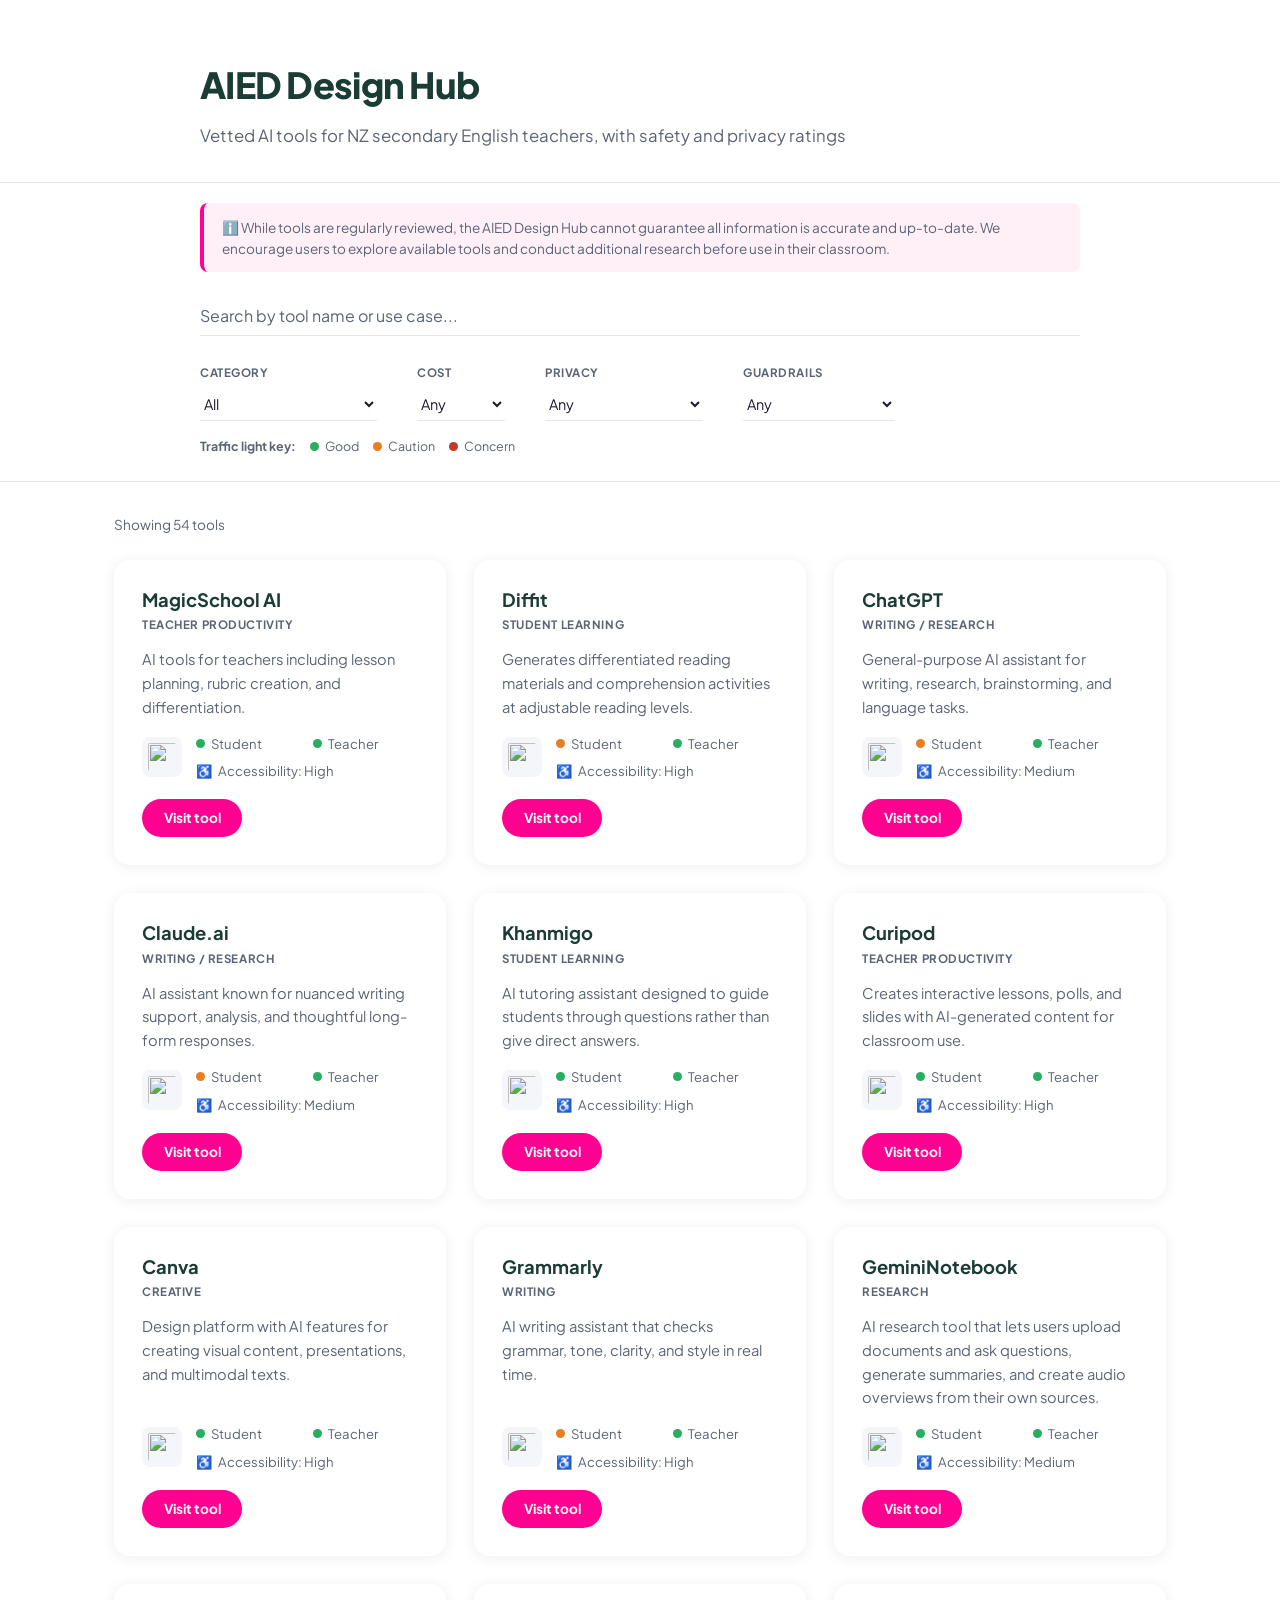
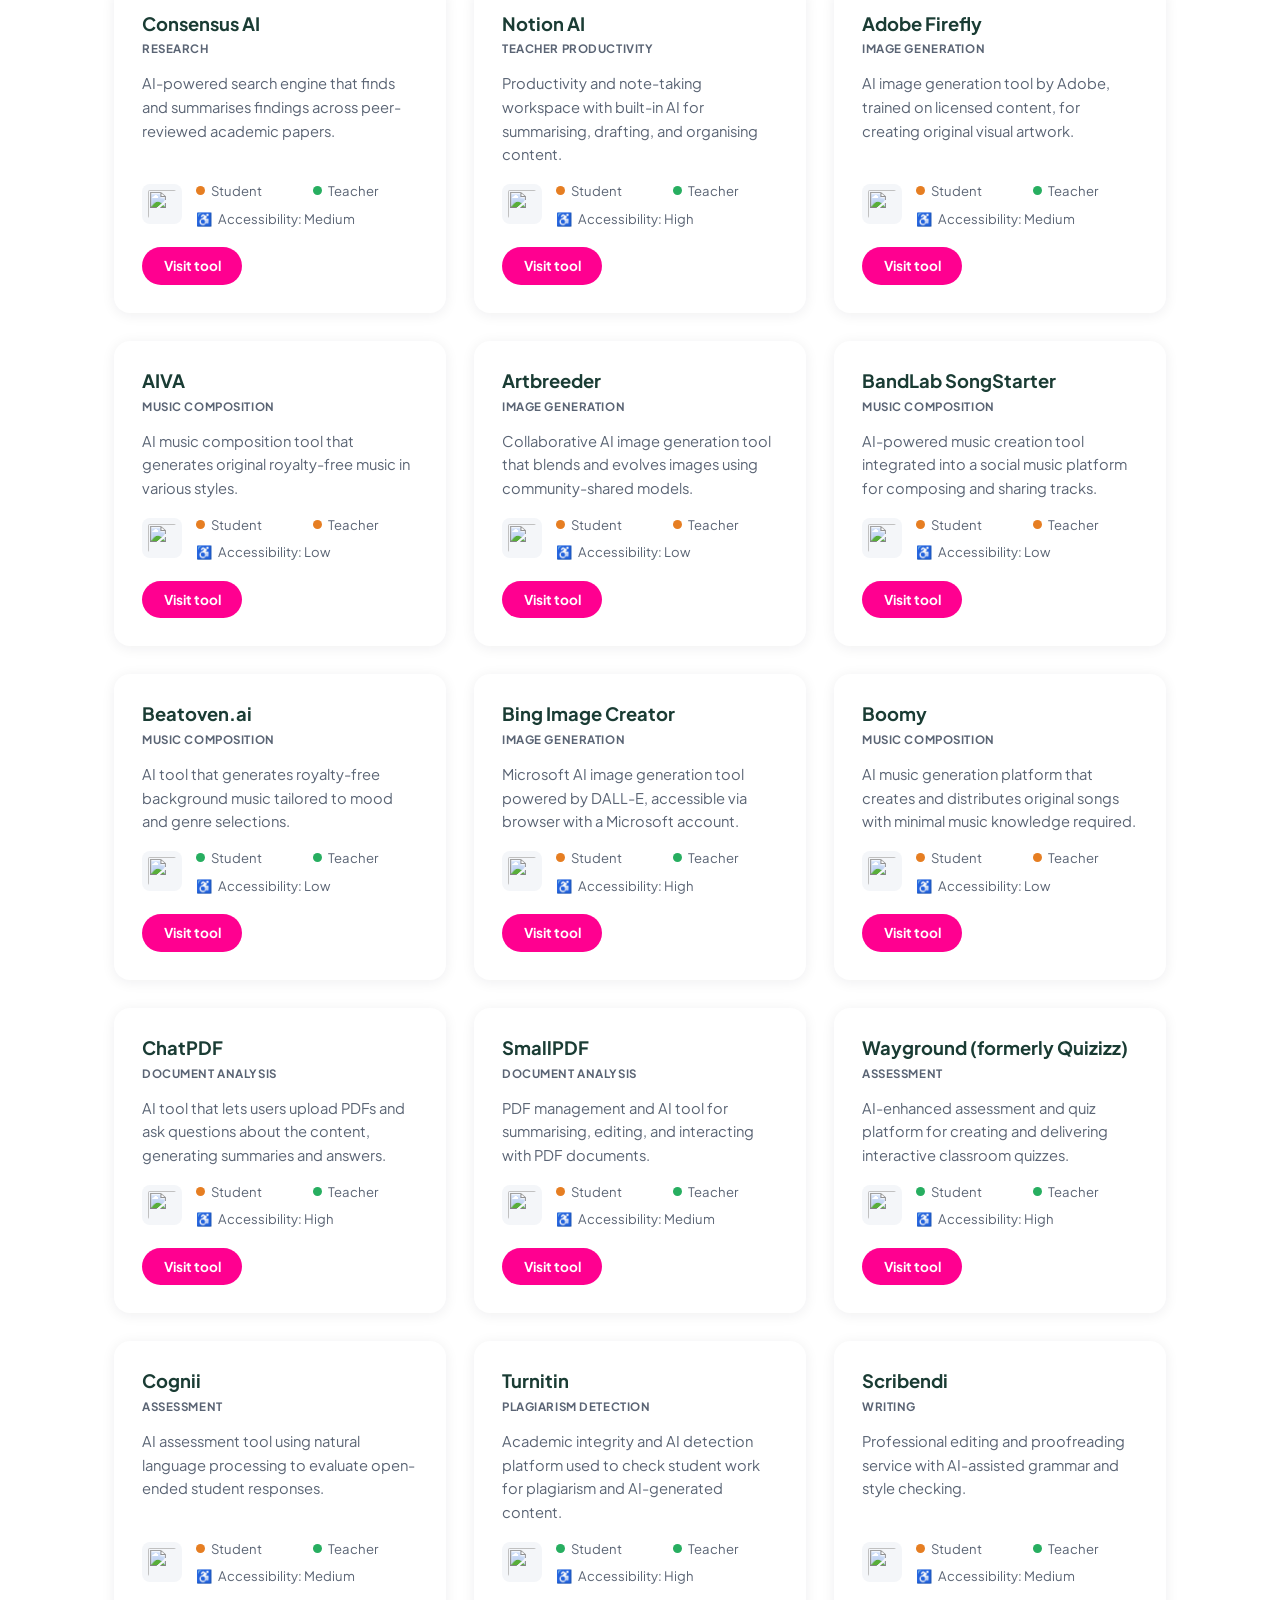
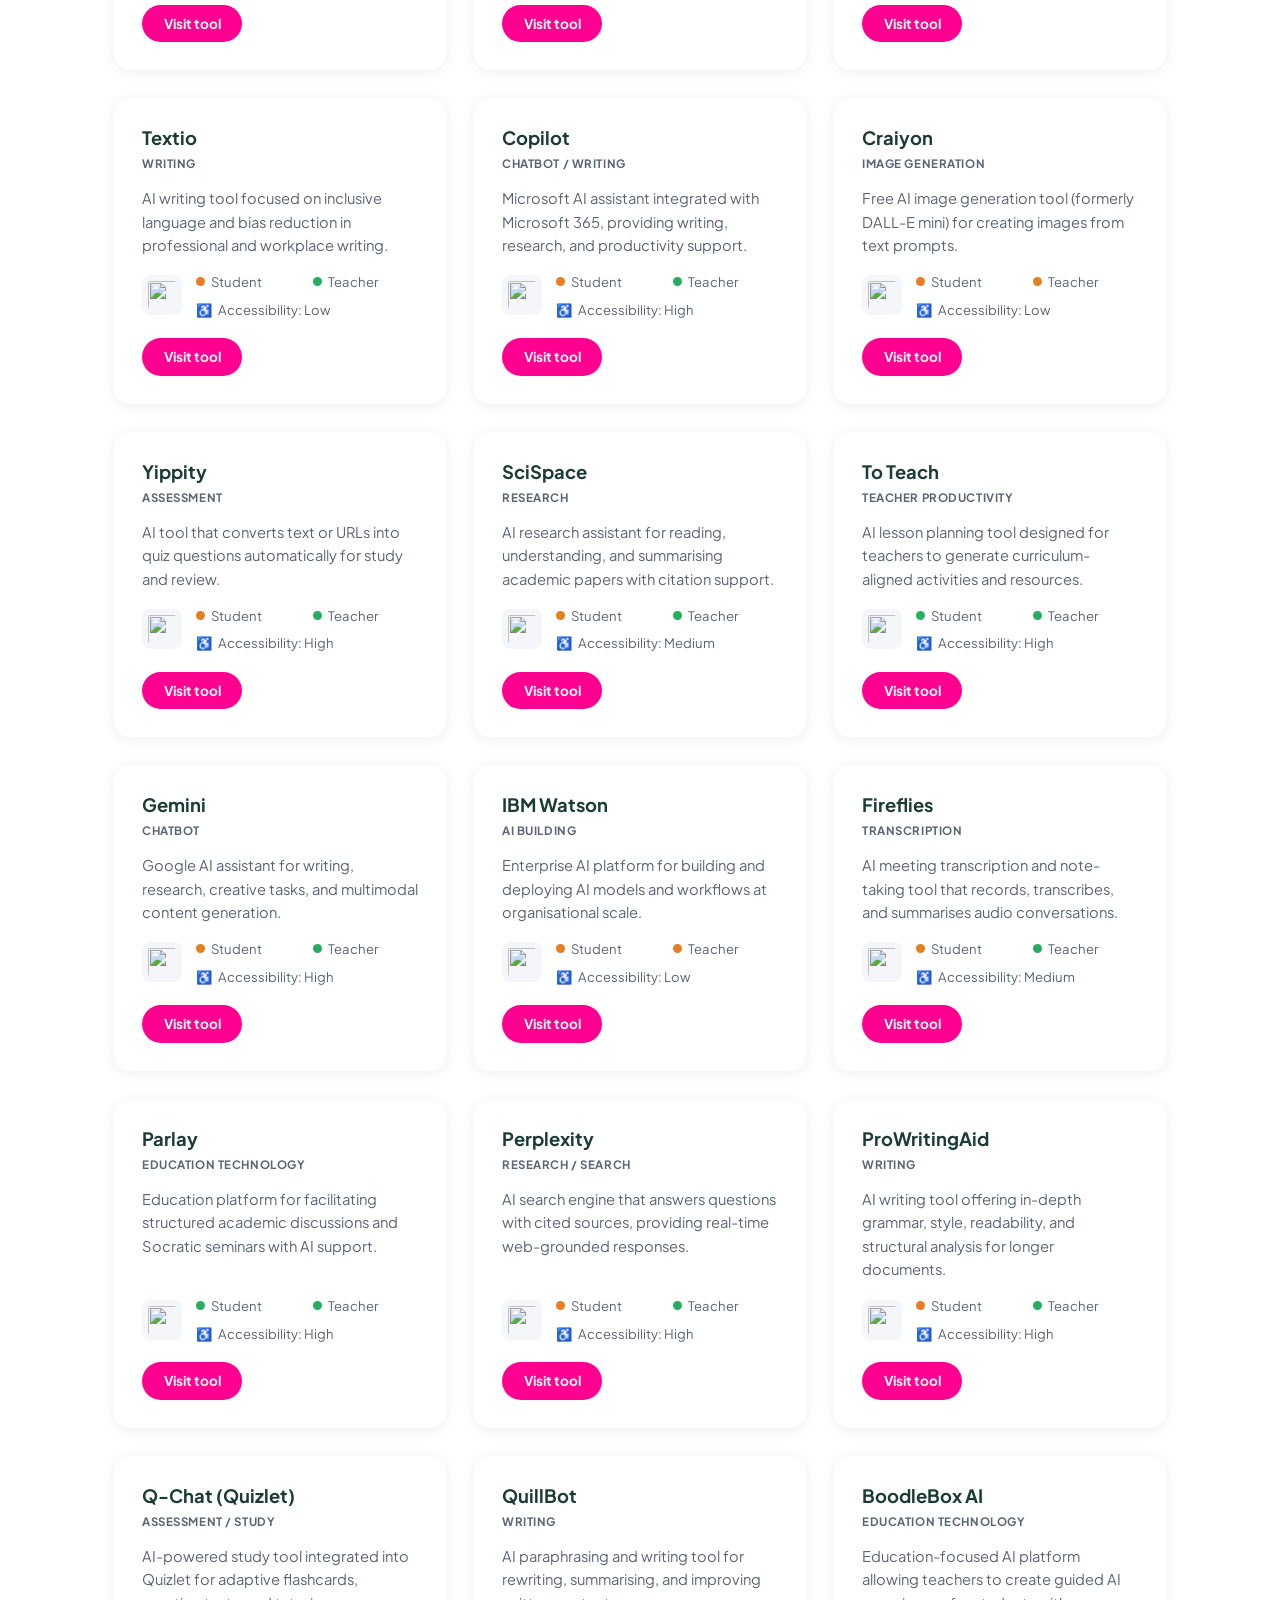
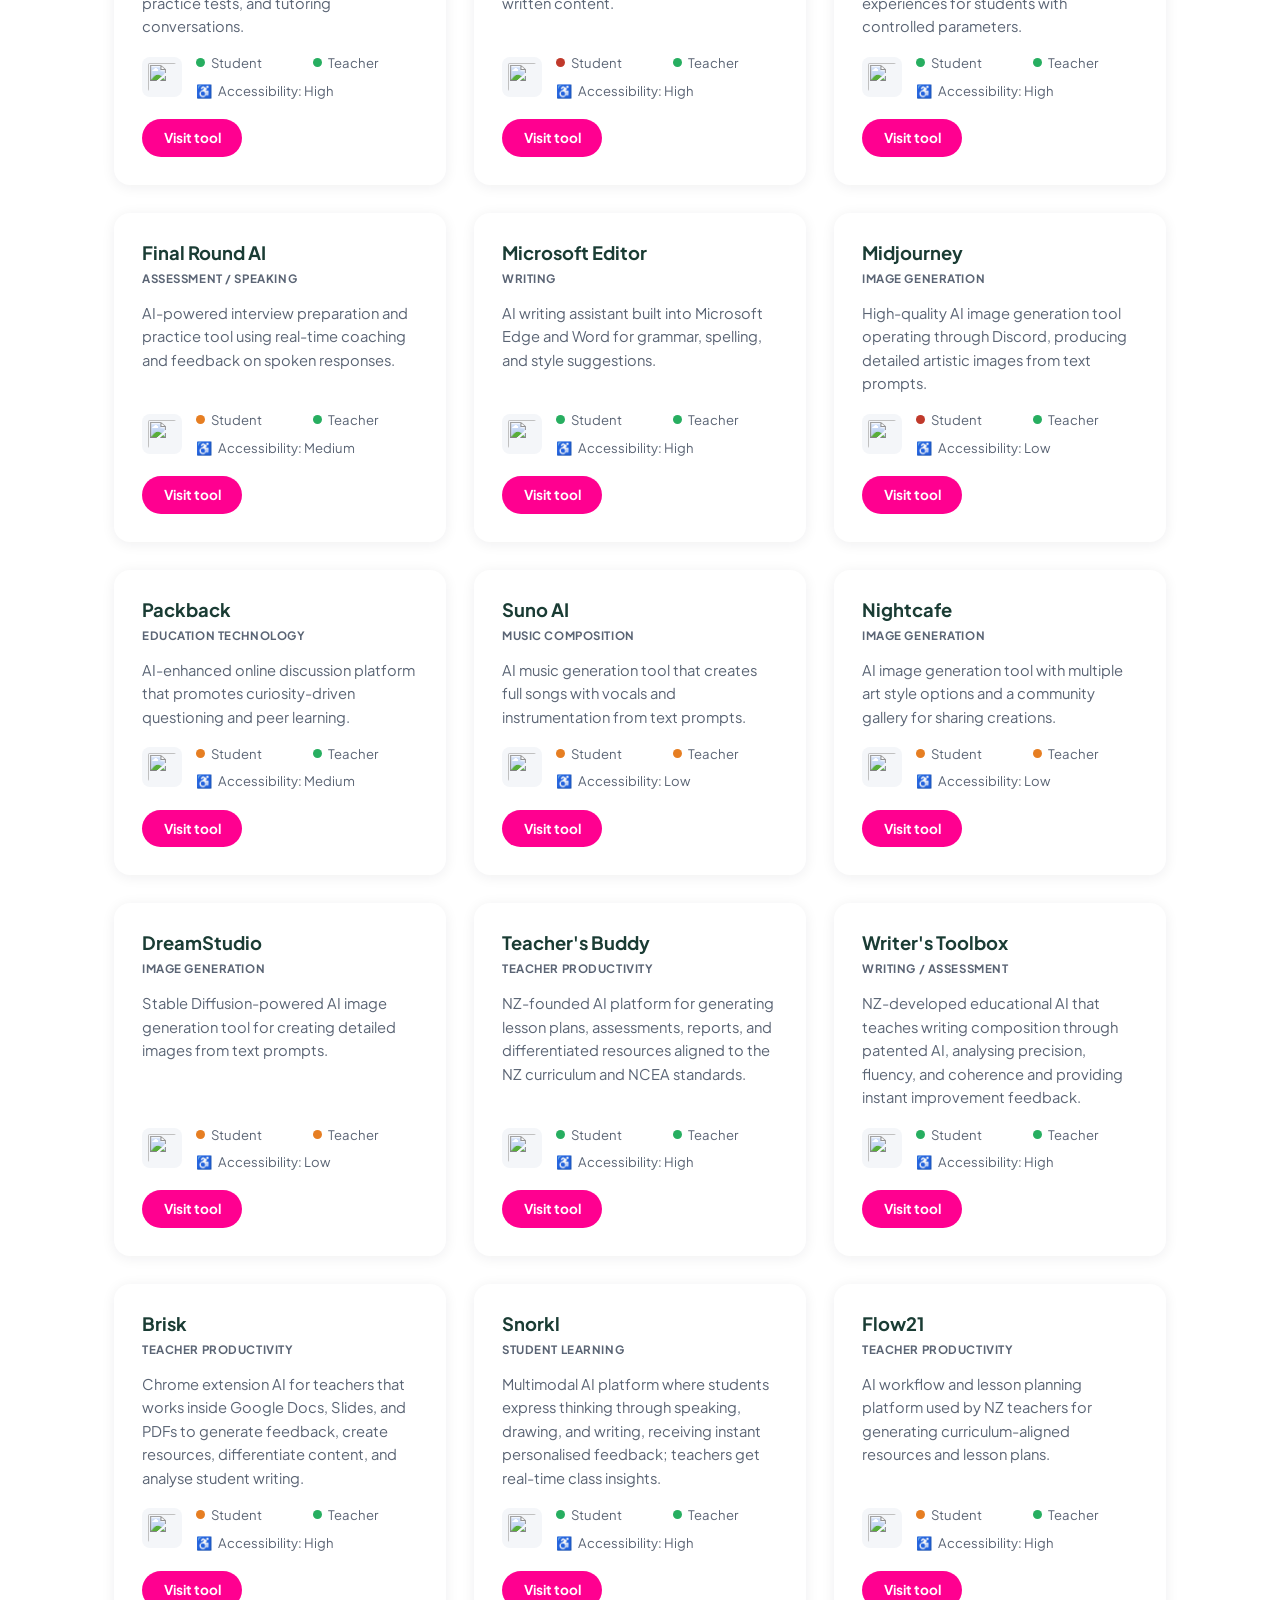
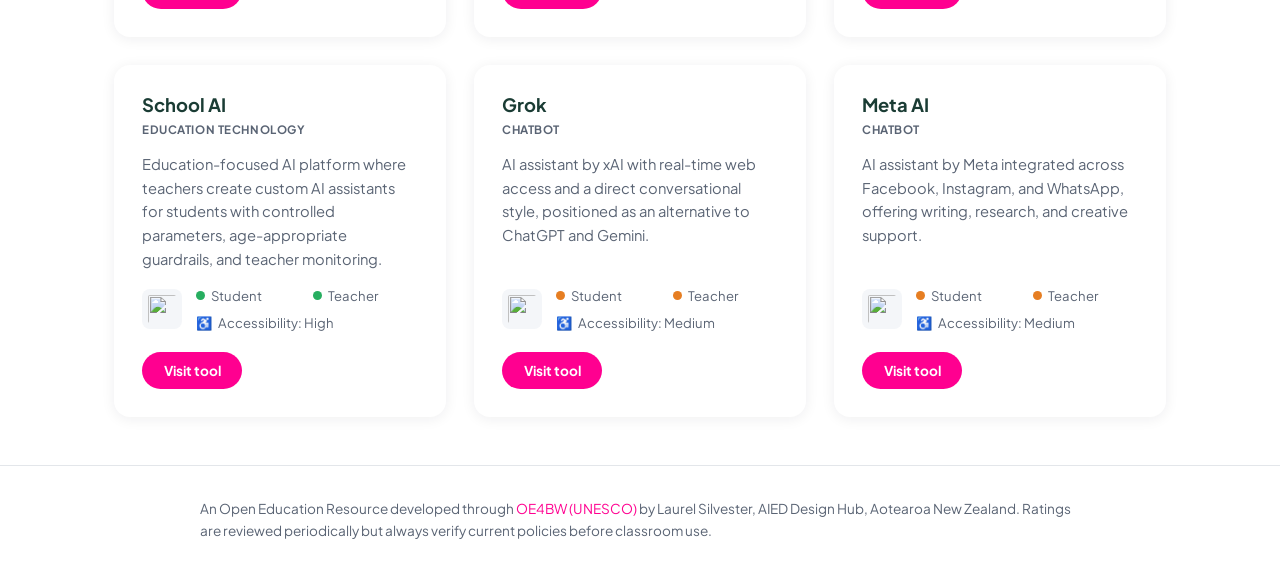
==== commit be4bc117: "Add disclaimer banner about tool accuracy Co-Authored-By: Claude Sonnet 5 <noreply@anthropic.com>" ====
--- a/index.html
+++ b/index.html
@@ -16,6 +16,12 @@
       <p class="tagline">Vetted AI tools for NZ secondary English teachers, with safety and privacy ratings</p>
     </div>
   </header>
+
+  <div class="disclaimer-banner">
+    <div class="disclaimer-inner">
+      <p>ℹ️ While tools are regularly reviewed, the AIED Design Hub cannot guarantee all information is accurate and up-to-date. We encourage users to explore available tools and conduct additional research before use in their classroom.</p>
+    </div>
+  </div>
 
   <main>
     <section class="controls" aria-label="Search and filter tools">
--- a/css/styles.css
+++ b/css/styles.css
@@ -67,6 +67,27 @@
   max-width: 62ch;
 }
 
+/* === Disclaimer banner === */
+.disclaimer-banner {
+  background: var(--bg);
+  padding: 1.25rem 1.5rem 0;
+}
+
+.disclaimer-inner {
+  max-width: 880px;
+  margin: 0 auto;
+  background: #fff0f8;
+  border-left: 4px solid var(--accent);
+  border-radius: 8px;
+  padding: 0.85rem 1.1rem;
+}
+
+.disclaimer-inner p {
+  font-size: 0.85rem;
+  line-height: 1.55;
+  color: var(--text-muted);
+}
+
 /* === Controls === */
 .controls {
   background: var(--bg);
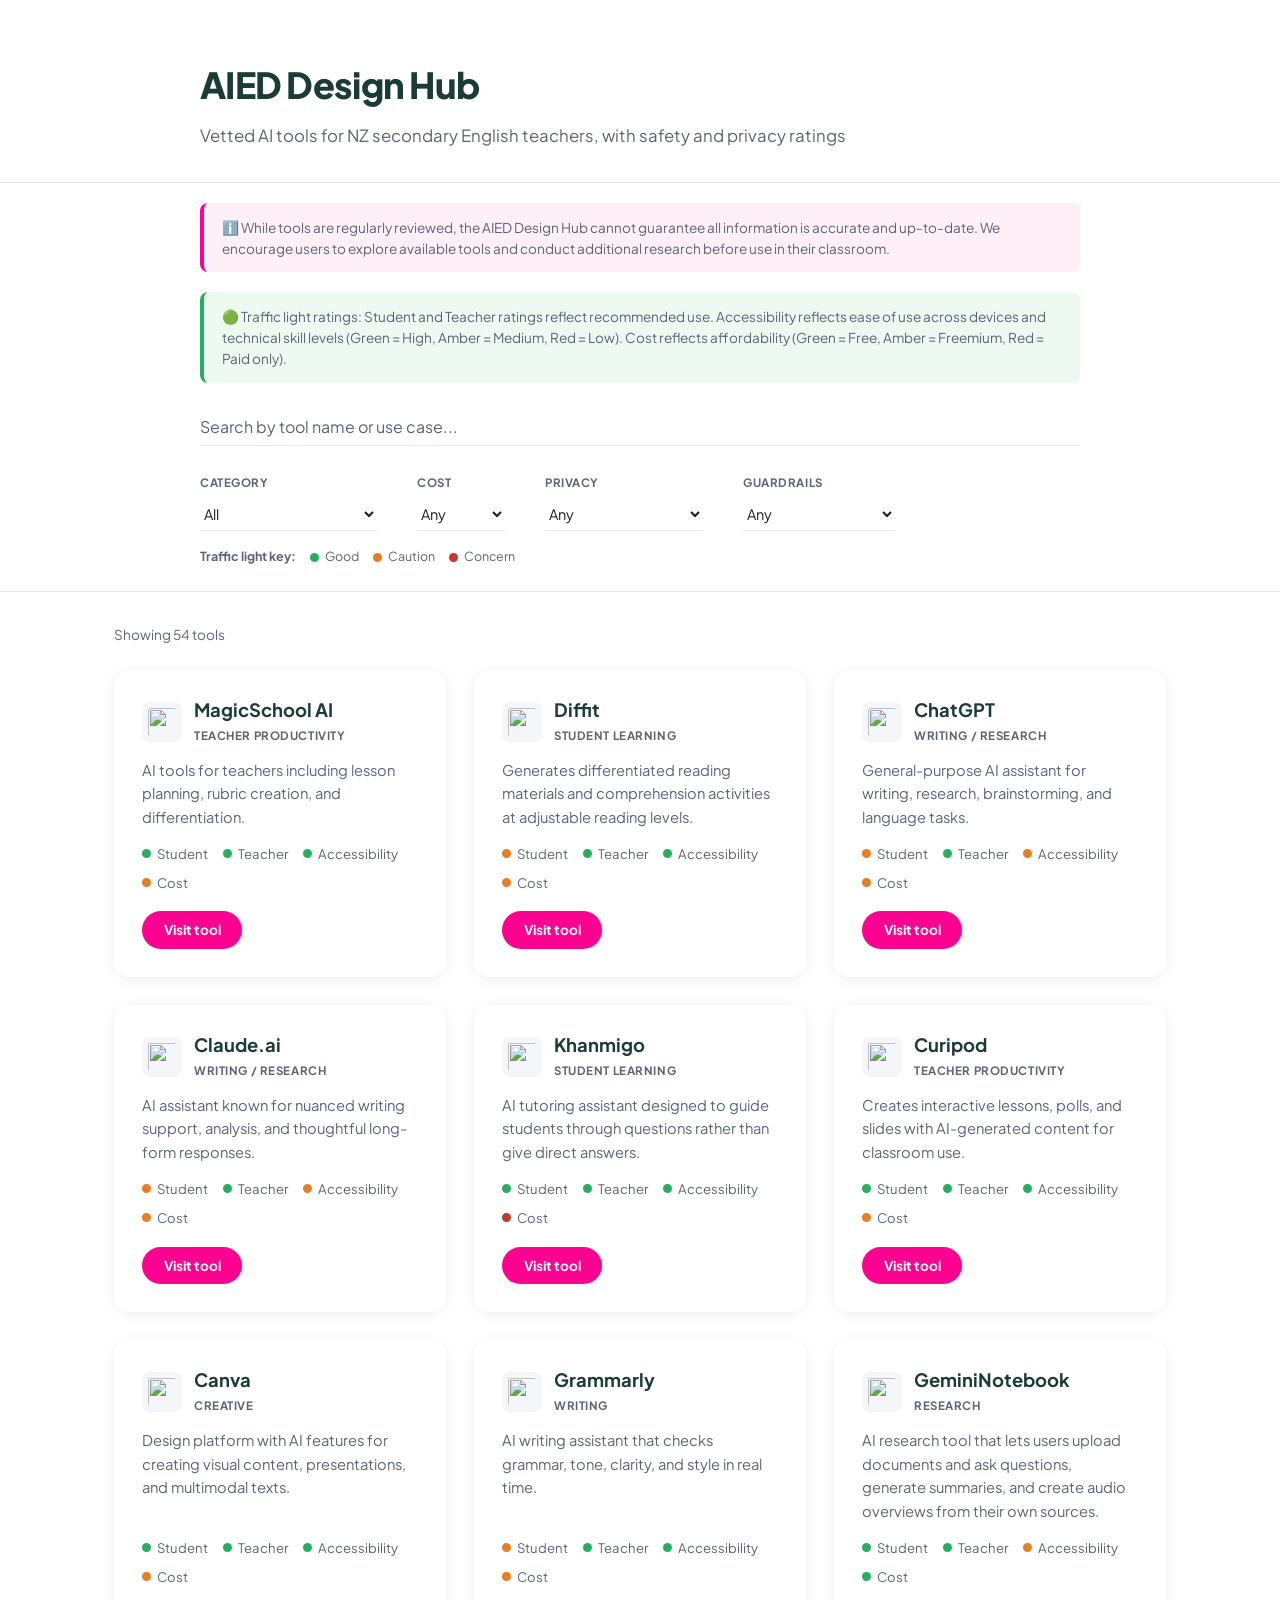
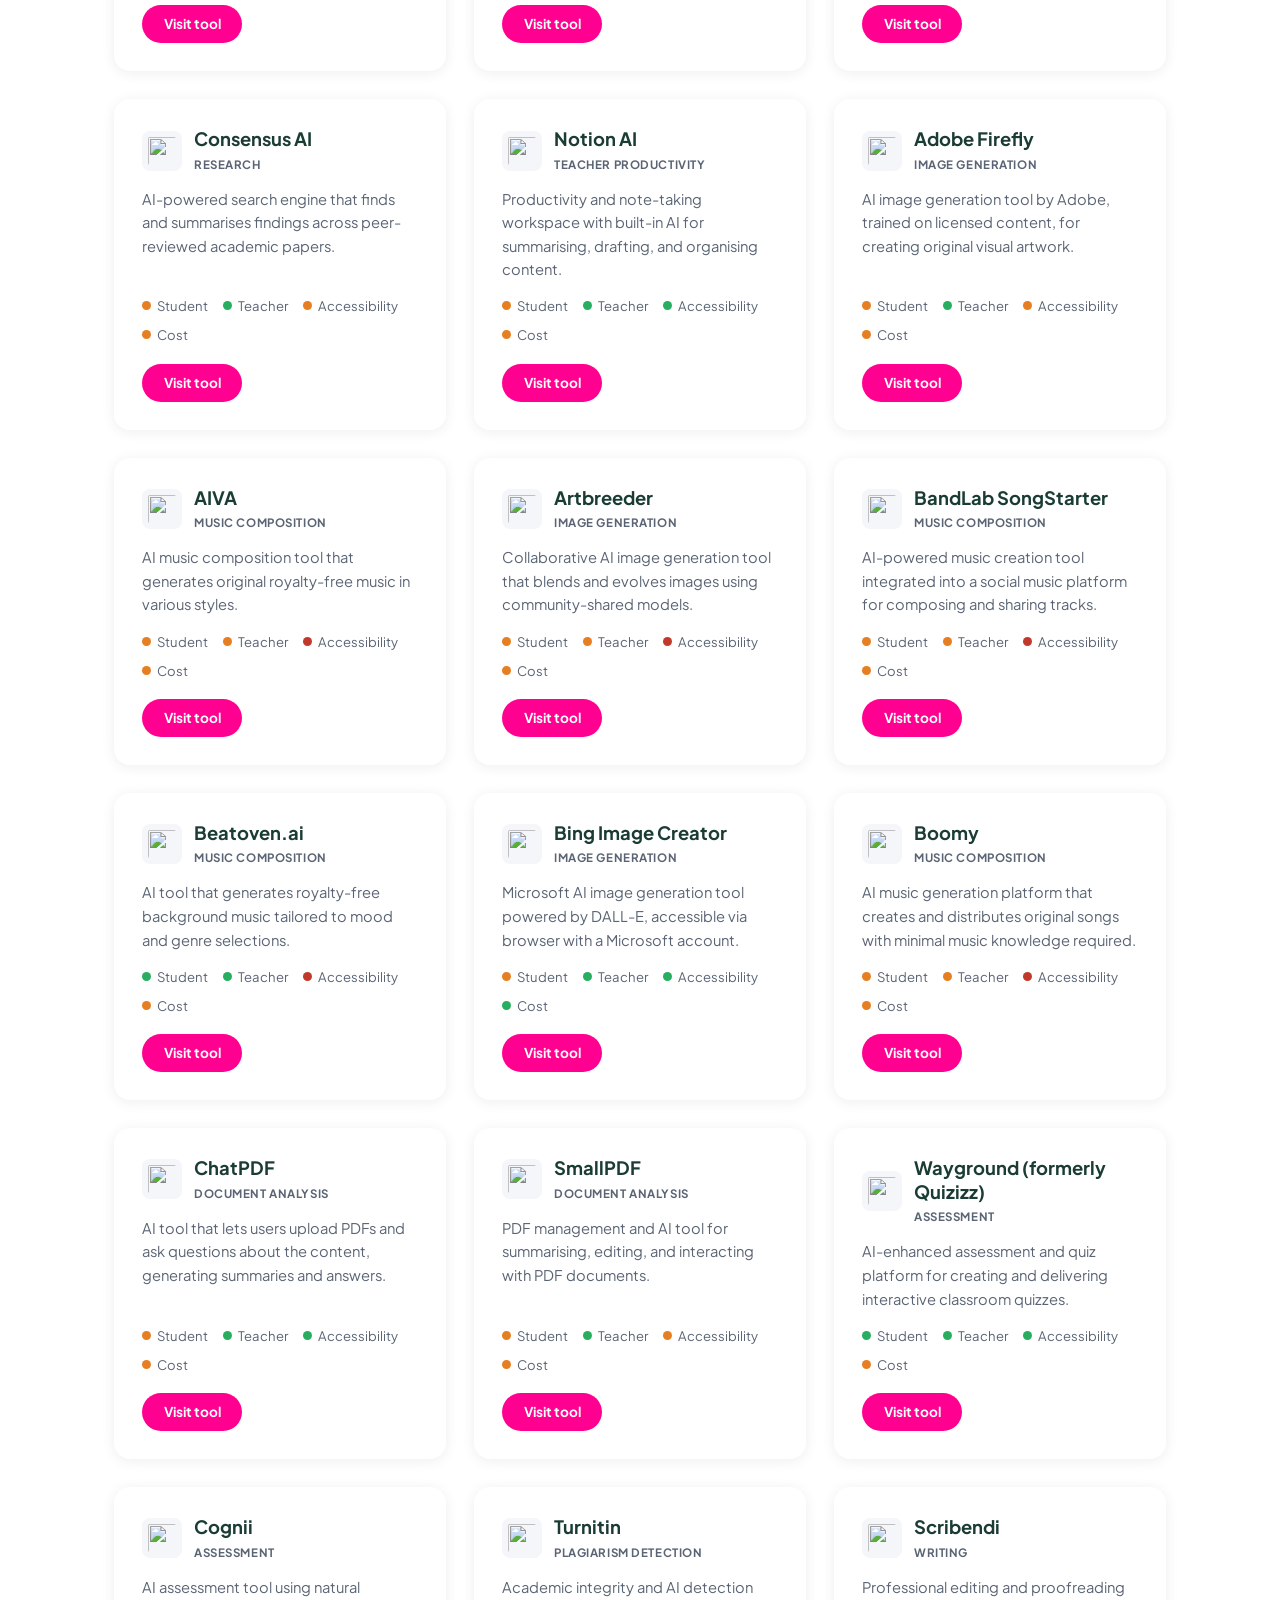
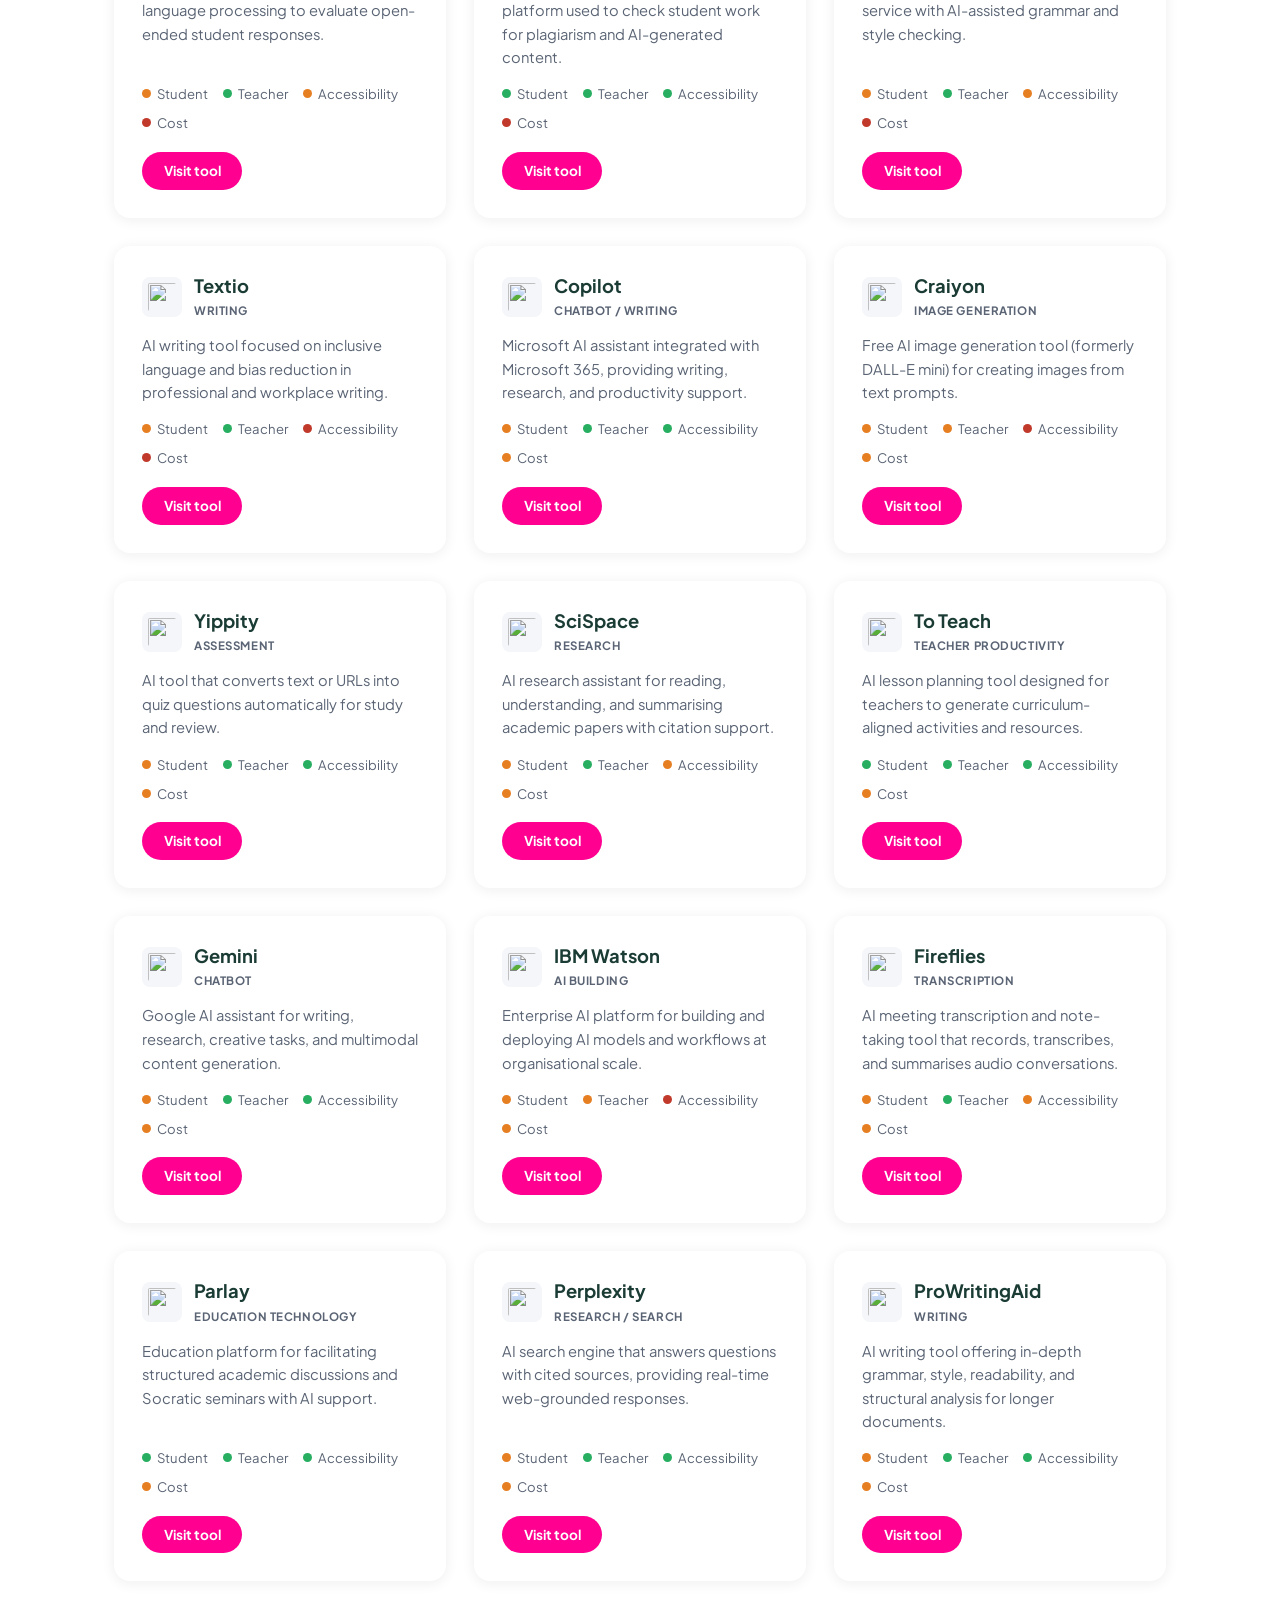
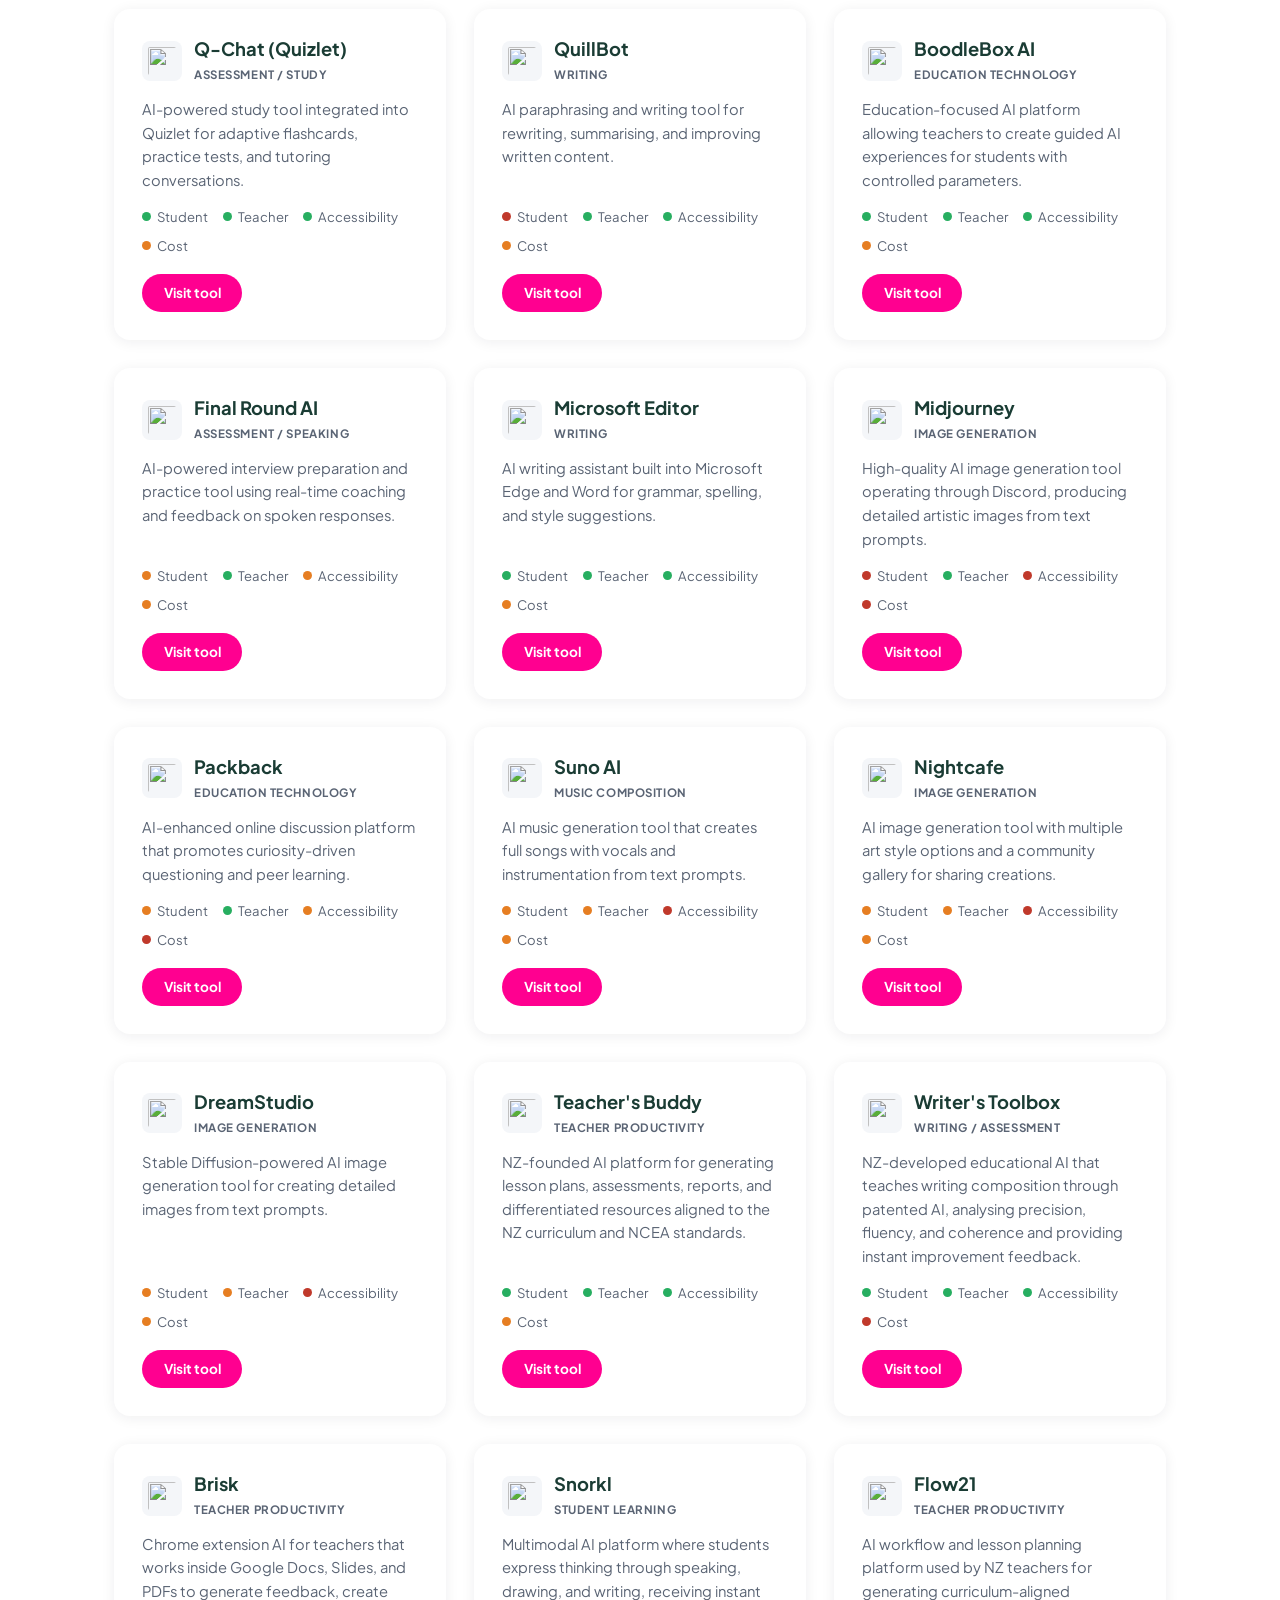
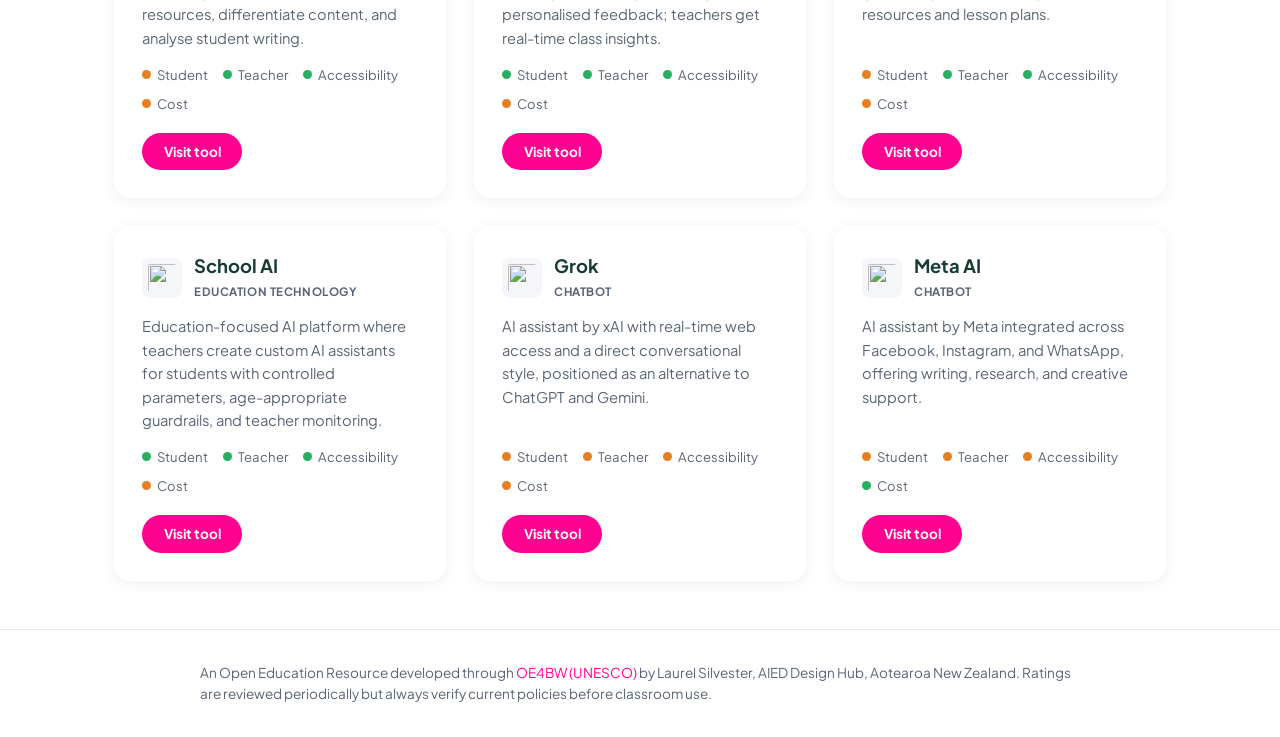
==== commit 23125674: "Add ratings info banner and cost traffic light to tool cards Co-Authored-By: Claude Sonnet 5 <norepl" ====
--- a/index.html
+++ b/index.html
@@ -20,6 +20,12 @@
   <div class="disclaimer-banner">
     <div class="disclaimer-inner">
       <p>ℹ️ While tools are regularly reviewed, the AIED Design Hub cannot guarantee all information is accurate and up-to-date. We encourage users to explore available tools and conduct additional research before use in their classroom.</p>
+    </div>
+  </div>
+
+  <div class="disclaimer-banner">
+    <div class="info-inner">
+      <p>🟢 Traffic light ratings: Student and Teacher ratings reflect recommended use. Accessibility reflects ease of use across devices and technical skill levels (Green = High, Amber = Medium, Red = Low). Cost reflects affordability (Green = Free, Amber = Freemium, Red = Paid only).</p>
     </div>
   </div>
 
--- a/css/styles.css
+++ b/css/styles.css
@@ -73,16 +73,26 @@
   padding: 1.25rem 1.5rem 0;
 }
 
+.disclaimer-inner,
+.info-inner {
+  max-width: 880px;
+  margin: 0 auto;
+  border-radius: 8px;
+  padding: 0.85rem 1.1rem;
+}
+
 .disclaimer-inner {
-  max-width: 880px;
-  margin: 0 auto;
   background: #fff0f8;
   border-left: 4px solid var(--accent);
-  border-radius: 8px;
-  padding: 0.85rem 1.1rem;
-}
-
-.disclaimer-inner p {
+}
+
+.info-inner {
+  background: #eef9f1;
+  border-left: 4px solid var(--green);
+}
+
+.disclaimer-inner p,
+.info-inner p {
   font-size: 0.85rem;
   line-height: 1.55;
   color: var(--text-muted);
@@ -249,8 +259,15 @@
 
 .card-header {
   display: flex;
+  align-items: center;
+  gap: 0.75rem;
+}
+
+.card-header-text {
+  display: flex;
   flex-direction: column;
   gap: 0.3rem;
+  min-width: 0;
 }
 
 .tool-name {
@@ -276,25 +293,11 @@
   flex: 1;
 }
 
-/* === Card meta (logo + ratings) === */
-.card-meta {
-  display: flex;
-  align-items: center;
-  gap: 0.85rem;
-}
-
-.ratings-group {
-  display: flex;
-  flex-direction: column;
-  gap: 0.4rem;
-  flex: 1;
-}
-
 /* === Traffic lights === */
 .traffic-lights {
-  display: grid;
-  grid-template-columns: 1fr 1fr;
-  gap: 0.5rem 0.75rem;
+  display: flex;
+  flex-wrap: wrap;
+  gap: 0.5rem 0.9rem;
 }
 
 .traffic-item {
@@ -316,15 +319,6 @@
 .dot-green { background: var(--green); }
 .dot-amber { background: var(--amber); }
 .dot-red   { background: var(--red); }
-
-/* === Accessibility note === */
-.accessibility-note {
-  display: flex;
-  align-items: center;
-  gap: 0.4rem;
-  font-size: 0.82rem;
-  color: var(--text-muted);
-}
 
 /* === Card footer === */
 .card-footer {
